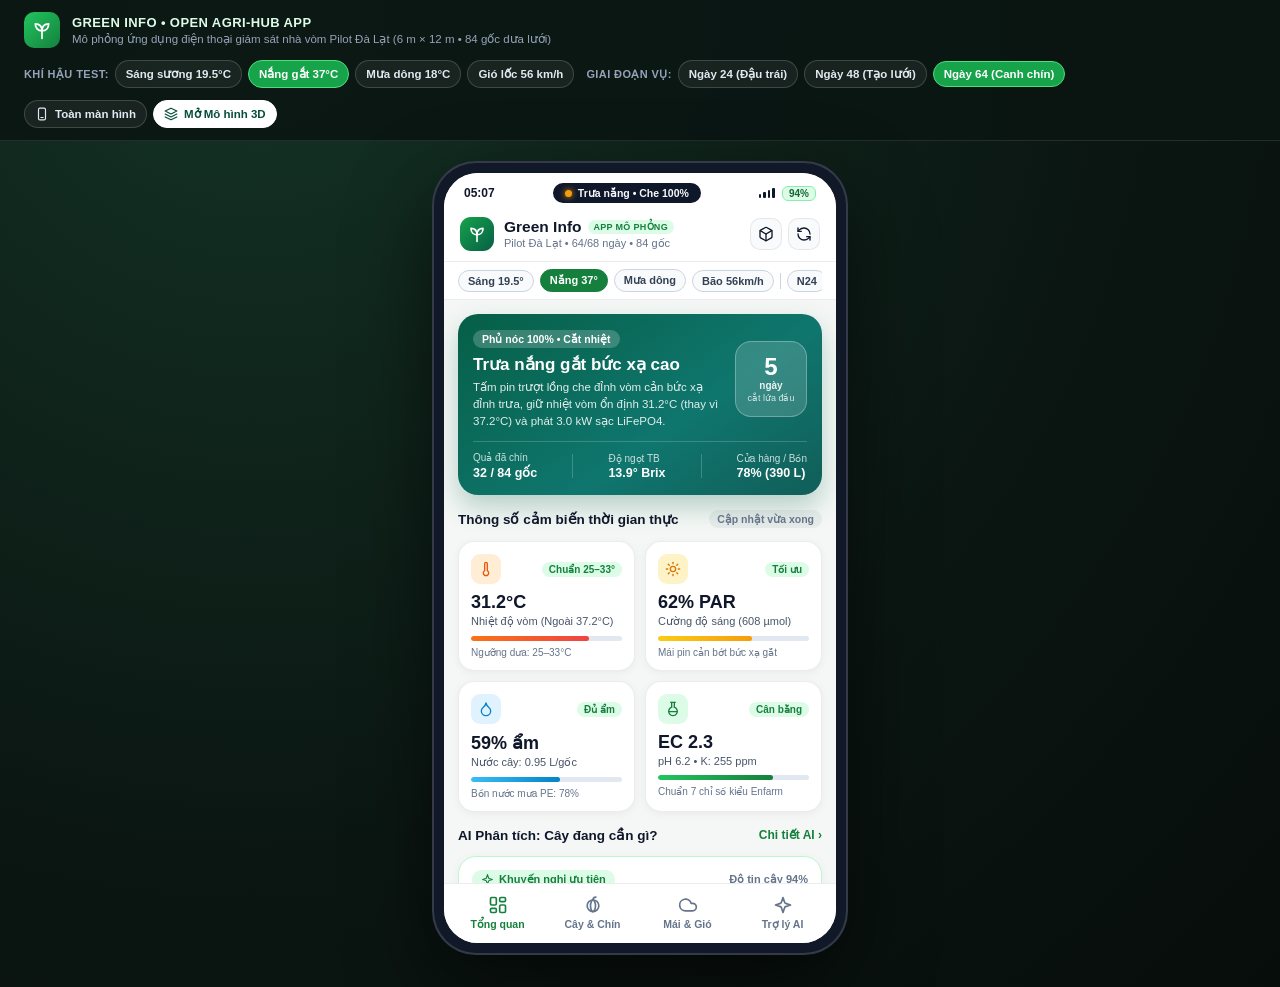
==== app/index.html @ d3e2a368 "Add Green Info mobile app simulator (/app) with AI crop ripeness, harvest countdown, dome climate zo" ====
<!doctype html>
<html lang="vi">
<head>
  <meta charset="UTF-8" />
  <meta name="viewport" content="width=device-width, initial-scale=1.0, maximum-scale=1.0, user-scalable=no, viewport-fit=cover" />
  <title>Green Info Mobile App – Giám sát Nông điện & AI Dưa lưới Đà Lạt</title>
  <link rel="stylesheet" href="styles.css?v=20261121a" />
</head>
<body>
  <!-- Desktop Showcase Control Strip (hidden automatically on mobile phones) -->
  <header class="showcase-bar" id="showcase-bar">
    <div class="sb-brand">
      <span class="sb-logo-dot" aria-hidden="true">
        <svg viewBox="0 0 24 24" fill="none" stroke="currentColor" stroke-width="2.1" stroke-linecap="round" stroke-linejoin="round">
          <path d="M12 22v-9" />
          <path d="M12 13C7 13 4 9.5 4 4.5c5 0 8 3 8 8.5Z" />
          <path d="M12 13c5 0 8-3.5 8-8.5-5 0-8 3-8 8.5Z" />
        </svg>
      </span>
      <div>
        <div class="sb-title">GREEN INFO • OPEN AGRI-HUB APP</div>
        <div class="sb-sub">Mô phỏng ứng dụng điện thoại giám sát nhà vòm Pilot Đà Lạt (6 m × 12 m • 84 gốc dưa lưới)</div>
      </div>
    </div>

    <div class="sb-controls">
      <div class="sb-group">
        <span class="sb-label">Khí hậu test:</span>
        <button class="sb-pill" data-sim-weather="morning">Sáng sương 19.5°C</button>
        <button class="sb-pill active" data-sim-weather="heatwave">Nắng gắt 37°C</button>
        <button class="sb-pill" data-sim-weather="rainstorm">Mưa dông 18°C</button>
        <button class="sb-pill danger" data-sim-weather="typhoon">Gió lốc 56 km/h</button>
      </div>
      <div class="sb-group">
        <span class="sb-label">Giai đoạn vụ:</span>
        <button class="sb-pill" data-sim-stage="vegetative">Ngày 24 (Đậu trái)</button>
        <button class="sb-pill" data-sim-stage="netting">Ngày 48 (Tạo lưới)</button>
        <button class="sb-pill active" data-sim-stage="harvest">Ngày 64 (Canh chín)</button>
      </div>
      <div class="sb-group">
        <button class="sb-btn-ghost" id="btn-toggle-frame" title="Chuyển giữa Khung điện thoại & Toàn màn hình">
          <svg viewBox="0 0 24 24" fill="none" stroke="currentColor" stroke-width="2" stroke-linecap="round" stroke-linejoin="round"><rect x="6" y="2" width="12" height="20" rx="2.5"/><path d="M10 18h4"/></svg>
          <span>Toàn màn hình</span>
        </button>
        <a class="sb-btn-primary" href="../" title="Quay lại Mô hình Nhà vòm 3D">
          <svg viewBox="0 0 24 24" fill="none" stroke="currentColor" stroke-width="2" stroke-linecap="round" stroke-linejoin="round"><path d="M12 2 2 7l10 5 10-5-10-5Z"/><path d="m2 17 10 5 10-5"/><path d="m2 12 10 5 10-5"/></svg>
          <span>Mở Mô hình 3D</span>
        </a>
      </div>
    </div>
  </header>

  <!-- Centered Smartphone Device Frame (Native full-screen on mobile) -->
  <main class="stage-wrap">
    <div class="phone-shell" id="phone-shell">
      <div class="phone-speaker" aria-hidden="true"></div>
      <div class="phone-screen" id="phone-screen">

        <!-- Native App Status Bar -->
        <div class="ios-statusbar">
          <span class="ios-time" id="app-clock">22:33</span>
          <div class="ios-island" aria-hidden="true">
            <span class="island-dot" id="island-dot"></span>
            <span class="island-txt" id="island-status">AI Hub Online</span>
          </div>
          <div class="ios-icons">
            <span class="sig-bars" title="LoRa/4G Signal">
              <i></i><i></i><i></i><i></i>
            </span>
            <span class="bat-pill" id="top-battery" title="Ắc quy LiFePO4 94%">
              <span class="bat-lvl">94%</span>
            </span>
          </div>
        </div>

        <!-- App Sticky Top Bar -->
        <header class="app-header">
          <div class="ah-left">
            <div class="ah-mark">
              <svg viewBox="0 0 24 24" fill="none" stroke="currentColor" stroke-width="2.2" stroke-linecap="round" stroke-linejoin="round">
                <path d="M12 22v-9"/><path d="M12 13C7 13 4 9.5 4 4.5c5 0 8 3 8 8.5Z"/><path d="M12 13c5 0 8-3.5 8-8.5-5 0-8 3-8 8.5Z"/>
              </svg>
            </div>
            <div>
              <div class="ah-title-row">
                <span class="ah-name">Green Info</span>
                <span class="ah-badge-sim">APP MÔ PHỎNG</span>
              </div>
              <div class="ah-sub" id="ah-subtitle">Nhà vòm Pilot Đà Lạt • 72 m² • 84 gốc</div>
            </div>
          </div>
          <div class="ah-actions">
            <a class="ah-icon-btn" href="../" title="Xem mô hình 3D" aria-label="Xem mô hình 3D">
              <svg viewBox="0 0 24 24" fill="none" stroke="currentColor" stroke-width="2" stroke-linecap="round" stroke-linejoin="round"><path d="M21 16V8a2 2 0 0 0-1-1.73l-7-4a2 2 0 0 0-2 0l-7 4A2 2 0 0 0 3 8v8a2 2 0 0 0 1 1.73l7 4a2 2 0 0 0 2 0l7-4A2 2 0 0 0 21 16z"/><polyline points="3.27 6.96 12 12.01 20.73 6.96"/><line x1="12" y1="22.08" x2="12" y2="12"/></svg>
            </a>
            <button class="ah-icon-btn" id="btn-sync-sensors" title="Làm mới dữ liệu cảm biến" aria-label="Đồng bộ cảm biến">
              <svg viewBox="0 0 24 24" fill="none" stroke="currentColor" stroke-width="2" stroke-linecap="round" stroke-linejoin="round"><path d="M21 12a9 9 0 0 0-9-9 9.75 9.75 0 0 0-6.74 2.74L3 8"/><path d="M3 3v5h5"/><path d="M3 12a9 9 0 0 0 9 9 9.75 9.75 0 0 0 6.74-2.74L21 16"/><path d="M16 16h5v5"/></svg>
            </button>
          </div>
        </header>

        <!-- Inline Quick Sim Strip inside Mobile App (always reachable on mobile phones too) -->
        <div class="mobile-sim-strip">
          <div class="mss-scroll">
            <button class="mss-chip" data-sim-weather="morning">Sáng 19.5°</button>
            <button class="mss-chip active" data-sim-weather="heatwave">Nắng 37°</button>
            <button class="mss-chip" data-sim-weather="rainstorm">Mưa dông</button>
            <button class="mss-chip danger" data-sim-weather="typhoon">Bão 56km/h</button>
            <span class="mss-sep"></span>
            <button class="mss-chip" data-sim-stage="vegetative">N24</button>
            <button class="mss-chip" data-sim-stage="netting">N48</button>
            <button class="mss-chip active" data-sim-stage="harvest">N64 Chín</button>
          </div>
        </div>

        <!-- Scrollable App Viewport -->
        <div class="app-scroll" id="app-scroll">

          <!-- ==================== TAB 1: TỔNG QUAN ==================== -->
          <section class="tab-view active" id="tab-overview" data-tab="overview">
            <!-- Live Status Hero Card -->
            <div class="hero-card" id="ov-hero-card">
              <div class="hc-top">
                <div>
                  <span class="hc-pill" id="ov-dome-badge">Mái pin phủ nóc 100%</span>
                  <h2 class="hc-title" id="ov-climate-title">Trưa nắng bức xạ cao</h2>
                  <p class="hc-desc" id="ov-climate-desc">Tấm pin trượt phủ đỉnh giúp hạ 6.0°C trong vòm (còn 31.2°C), phát 3.0 kW sạc LiFePO4.</p>
                </div>
                <div class="hc-ring-wrap">
                  <div class="hc-countdown-box">
                    <span class="hcb-num" id="ov-days-left">4</span>
                    <span class="hcb-unit">ngày</span>
                    <span class="hcb-lbl">cắt lứa đầu</span>
                  </div>
                </div>
              </div>

              <div class="hc-footer">
                <div class="hcf-stat">
                  <span class="hcf-lbl">Quả đã chín</span>
                  <span class="hcf-val green" id="ov-ripe-summary">22 / 84 gốc</span>
                </div>
                <div class="hcf-div"></div>
                <div class="hcf-stat">
                  <span class="hcf-lbl">Độ ngọt TB</span>
                  <span class="hcf-val amber" id="ov-brix-avg">13.8° Brix</span>
                </div>
                <div class="hcf-div"></div>
                <div class="hcf-stat">
                  <span class="hcf-lbl">Cửa hàng / Bồn</span>
                  <span class="hcf-val blue" id="ov-tank-pct">78% (390 L)</span>
                </div>
              </div>
            </div>

            <!-- 4 Core Telemetry Metrics (Nhiệt độ, Ánh sáng, Nước, Dinh dưỡng) -->
            <div class="section-head">
              <h3>Thông số cảm biến thời gian thực</h3>
              <span class="sh-tag" id="sensor-sync-time">Cập nhật vừa xong</span>
            </div>

            <div class="metrics-grid">
              <!-- Temp -->
              <article class="metric-card">
                <div class="mc-head">
                  <span class="mc-icon temp">
                    <svg viewBox="0 0 24 24" fill="none" stroke="currentColor" stroke-width="2" stroke-linecap="round" stroke-linejoin="round"><path d="M14 4v10.54a4 4 0 1 1-4 0V4a2 2 0 0 1 4 0Z"/></svg>
                  </span>
                  <span class="mc-status ok" id="mc-temp-badge">Ổn định</span>
                </div>
                <div class="mc-val" id="mc-temp-val">31.2°C</div>
                <div class="mc-lbl">Nhiệt độ vòm <span id="mc-temp-out">(Ngoài 37.2°C)</span></div>
                <div class="mc-bar"><i id="mc-temp-bar" style="width: 68%"></i></div>
                <div class="mc-sub">Ngưỡng dưa: 25–33°C</div>
              </article>

              <!-- Light PAR -->
              <article class="metric-card">
                <div class="mc-head">
                  <span class="mc-icon sun">
                    <svg viewBox="0 0 24 24" fill="none" stroke="currentColor" stroke-width="2" stroke-linecap="round" stroke-linejoin="round"><circle cx="12" cy="12" r="4"/><path d="M12 2v2"/><path d="M12 20v2"/><path d="m4.93 4.93 1.41 1.41"/><path d="m17.66 17.66 1.41 1.41"/><path d="M2 12h2"/><path d="M20 12h2"/><path d="m6.34 17.66-1.41 1.41"/><path d="m19.07 4.93-1.41 1.41"/></svg>
                  </span>
                  <span class="mc-status ok" id="mc-par-badge">Tối ưu</span>
                </div>
                <div class="mc-val" id="mc-par-val">62% PAR</div>
                <div class="mc-lbl">Cường độ sáng <span id="mc-par-umol">(680 µmol)</span></div>
                <div class="mc-bar sun"><i id="mc-par-bar" style="width: 62%"></i></div>
                <div class="mc-sub" id="mc-par-sub">Mái pin cắt bức xạ gắt</div>
              </article>

              <!-- Water & Soil Moisture -->
              <article class="metric-card">
                <div class="mc-head">
                  <span class="mc-icon water">
                    <svg viewBox="0 0 24 24" fill="none" stroke="currentColor" stroke-width="2" stroke-linecap="round" stroke-linejoin="round"><path d="M12 22a7 7 0 0 0 7-7c0-2-1-3.9-3-5.5s-3.5-4-4-6.5c-.5 2.5-2 4.9-4 6.5C6 11.1 5 13 5 15a7 7 0 0 0 7 7z"/></svg>
                  </span>
                  <span class="mc-status ok" id="mc-water-badge">Đủ ẩm</span>
                </div>
                <div class="mc-val" id="mc-water-val">68% ẩm</div>
                <div class="mc-lbl">Nước cây: <span id="mc-water-l">1.45 L/gốc</span></div>
                <div class="mc-bar water"><i id="mc-water-bar" style="width: 68%"></i></div>
                <div class="mc-sub" id="mc-water-sub">Bồn nước mưa PE: 78%</div>
              </article>

              <!-- Nutrition EC/NPK -->
              <article class="metric-card">
                <div class="mc-head">
                  <span class="mc-icon npk">
                    <svg viewBox="0 0 24 24" fill="none" stroke="currentColor" stroke-width="2" stroke-linecap="round" stroke-linejoin="round"><path d="M10 2v7.31"/><path d="M14 9.3V1.99"/><path d="M8.5 2h7"/><path d="M14 9.3a6.5 6.5 0 1 1-4 0"/><path d="M5.52 16h12.96"/></svg>
                  </span>
                  <span class="mc-status ok" id="mc-npk-badge">Cân bằng</span>
                </div>
                <div class="mc-val" id="mc-ec-val">EC 2.1</div>
                <div class="mc-lbl">pH <span id="mc-ph-val">6.2</span> • K: <span id="mc-k-val">215</span> ppm</div>
                <div class="mc-bar npk"><i id="mc-npk-bar" style="width: 76%"></i></div>
                <div class="mc-sub">Chuẩn 7 chỉ số kiểu Enfarm</div>
              </article>
            </div>

            <!-- AI Urgent Diagnosis Card -->
            <div class="section-head">
              <h3>AI Phân tích: Cây đang cần gì?</h3>
              <button class="sh-link" data-go-tab="ai">Chi tiết AI ›</button>
            </div>

            <div class="ai-summary-card" id="ov-ai-card">
              <div class="ais-header">
                <span class="ais-badge">
                  <svg viewBox="0 0 24 24" fill="none" stroke="currentColor" stroke-width="2" stroke-linecap="round" stroke-linejoin="round"><path d="m12 3-1.912 5.813a2 2 0 0 1-1.275 1.275L3 12l5.813 1.912a2 2 0 0 1 1.275 1.275L12 21l1.912-5.813a2 2 0 0 1 1.275-1.275L21 12l-5.813-1.912a2 2 0 0 1-1.275-1.275L12 3Z"/></svg>
                  Khuyến nghị ưu tiên
                </span>
                <span class="ais-conf" id="ov-ai-conf">Độ tin cậy 94%</span>
              </div>
              <p class="ais-headline" id="ov-ai-headline">Giảm 25% lượng tưới để siết đường đạt ≥ 14° Brix, giữ pin phủ nóc cắt nhiệt.</p>
              <ul class="ais-needs" id="ov-ai-needs"></ul>
              <div class="ais-actions">
                <button class="btn-ai-apply" id="btn-ov-apply-ai">Áp dụng lệnh tối ưu ngay</button>
                <button class="btn-ai-ask" data-go-tab="ai">Hỏi AI thêm</button>
              </div>
            </div>

            <!-- Ripeness & Weather Mini Glance -->
            <div class="glance-pair">
              <button class="glance-card" data-go-tab="crops">
                <div class="gc-top">
                  <span class="gc-t">Tỷ lệ Xanh / Chín</span>
                  <span class="gc-arrow">›</span>
                </div>
                <div class="gc-stackbar" id="ov-ripeness-bar">
                  <span class="sb-ripe" style="width:26%"></span>
                  <span class="sb-turn" style="width:40%"></span>
                  <span class="sb-green" style="width:34%"></span>
                </div>
                <div class="gc-legend" id="ov-ripeness-legend">22 Chín • 34 Sắp chín • 28 Xanh</div>
              </button>

              <button class="glance-card" data-go-tab="dome">
                <div class="gc-top">
                  <span class="gc-t">Mái vòm &amp; Gió</span>
                  <span class="gc-arrow">›</span>
                </div>
                <div class="gc-wind" id="ov-dome-glance">Gió 7 km/h • Nắng 37°</div>
                <div class="gc-forecast" id="ov-forecast-glance">Dự báo 3h tới: Giảm nắng dần</div>
              </button>
            </div>
          </section>

          <!-- ==================== TAB 2: VƯỜN & CANH CHÍN ==================== -->
          <section class="tab-view" id="tab-crops" data-tab="crops">
            <!-- Harvest Countdown Banner -->
            <div class="harvest-banner">
              <div class="hb-left">
                <div class="hb-stage" id="crop-stage-label">Vụ Pilot 65–75 ngày • Ngày thứ 64</div>
                <h3 class="hb-title" id="crop-harvest-title">Thu hoạch rộ sau ~4 ngày nữa</h3>
                <p class="hb-sub" id="crop-harvest-sub">Dự kiến hái chọn lọc 22 quả chín sớm hôm nay; 34 quả đang chuyển vàng đạt chuẩn sau 4–6 ngày.</p>
              </div>
              <div class="hb-progress-ring">
                <svg viewBox="0 0 64 64">
                  <circle class="pr-bg" cx="32" cy="32" r="26" />
                  <circle class="pr-fill" id="crop-cycle-ring" cx="32" cy="32" r="26" stroke-dasharray="163.36" stroke-dashoffset="16" />
                </svg>
                <span class="pr-txt" id="crop-cycle-pct">91%</span>
              </div>
            </div>

            <!-- Counts + Filter Tabs -->
            <div class="ripeness-counts">
              <button class="rc-pill active" data-crop-filter="all">Tất cả <b id="cnt-all">84</b></button>
              <button class="rc-pill ripe" data-crop-filter="ripe">Đã chín <b id="cnt-ripe">22</b></button>
              <button class="rc-pill turning" data-crop-filter="turning">Sắp chín <b id="cnt-turning">34</b></button>
              <button class="rc-pill green" data-crop-filter="green">Còn xanh <b id="cnt-green">28</b></button>
            </div>

            <!-- Interactive 4-Row Orchard Grid (84 plants) -->
            <div class="orchard-card">
              <div class="oc-head">
                <div>
                  <h4>Sơ đồ 4 luống (84 gốc xơ dừa)</h4>
                  <span>Chạm từng gốc để soi Xanh/Chín &amp; nước dinh dưỡng</span>
                </div>
                <span class="oc-legend-dots">
                  <i class="d-green"></i>Xanh
                  <i class="d-turn"></i>Sắp chín
                  <i class="d-ripe"></i>Đã chín
                </span>
              </div>
              <div class="orchard-grid" id="orchard-grid"></div>
              <div class="oc-sensors-note">
                <span class="sensor-badge-enfarm">Z1 / Z2</span> Cảm biến 7 chỉ số kiểu Enfarm tại gốc <b>A4</b> &amp; <b>C14</b>
              </div>
            </div>

            <!-- Selected Plant AI Vision & Ripeness Inspector -->
            <div class="plant-inspector" id="plant-inspector">
              <div class="pi-top">
                <div class="pi-fruit-svg" id="pi-fruit-visual" aria-hidden="true"></div>
                <div class="pi-info">
                  <div class="pi-badge-row">
                    <span class="pi-id" id="pi-id">Gốc A04</span>
                    <span class="pi-status-badge ripe" id="pi-status-badge">Đã chín • Sẵn sàng hái</span>
                  </div>
                  <h4 class="pi-name" id="pi-title">Dưa lưới Kim Hoàng Hậu – Lưới nổi 100%</h4>
                  <p class="pi-desc" id="pi-desc">AI Edge Vision nhận diện vân lưới đan khít, vỏ chuyển kem vàng &amp; vòng nứt nhẹ quanh cuống quả.</p>
                </div>
              </div>

              <div class="pi-metrics">
                <div><span>Độ chín AI</span><b id="pi-ripeness">96%</b></div>
                <div><span>Brix dự báo</span><b id="pi-brix">14.6°</b></div>
                <div><span>Còn lại</span><b id="pi-days">Hái hôm nay</b></div>
                <div><span>Nhu cầu nước</span><b id="pi-water-need">Siết 0.9 L</b></div>
              </div>

              <div class="pi-advice" id="pi-advice">
                AI đề xuất: Có thể cắt thu hoạch trong sáng nay khi đường tích lũy đạt đỉnh trước giờ nắng gắt.
              </div>
            </div>

            <!-- Green vs Ripe Reference Guide -->
            <div class="compare-card">
              <h4>Tiêu chuẩn canh Dưa Xanh vs Đã Chín (AI Vision)</h4>
              <div class="cmp-cols">
                <div class="cmp-col green">
                  <div class="cc-head">Quả Đang Xanh (Ngày 25–52)</div>
                  <ul>
                    <li><b>Vỏ &amp; Lưới:</b> Xanh lục sẫm, vân lưới thưa hoặc mới rạn nhẹ.</li>
                    <li><b>Độ ngọt:</b> ~8.5 – 11.5° Brix, thịt còn cứng/nhạt.</li>
                    <li><b>Chế độ chăm:</b> Tưới đủ 1.4–1.6 L/ngày, giữ ẩm 68%, bổ sung Kali + Canxi giúp chắc vỏ.</li>
                  </ul>
                </div>
                <div class="cmp-col ripe">
                  <div class="cc-head">Quả Đã Chín (Ngày 62–75)</div>
                  <ul>
                    <li><b>Vỏ &amp; Lưới:</b> Chuyển vàng kem, vân lưới nổi gờ dày 100%, rạn chân cuống &amp; thơm nhẹ.</li>
                    <li><b>Độ ngọt:</b> ≥ 13.8 – 15.0° Brix (Loại 1 thương phẩm).</li>
                    <li><b>Chế độ chăm:</b> Siết nước giảm về 52–56% ẩm giá thể để cô đặc vị ngọt, hái buổi sáng.</li>
                  </ul>
                </div>
              </div>
            </div>
          </section>

          <!-- ==================== TAB 3: MÁI VÒM & THỜI TIẾT ==================== -->
          <section class="tab-view" id="tab-dome" data-tab="dome">
            <!-- Live SVG Dome Simulation Canvas -->
            <div class="dome-visual-card">
              <div class="dvc-head">
                <div>
                  <span class="dvc-pill" id="dome-mode-pill">Trạng thái: Đang trượt phủ đỉnh</span>
                  <h3>Khu vực Mái vòm &amp; Khí tượng</h3>
                </div>
                <span class="dvc-wind-badge" id="dome-wind-badge">Gió 7 km/h</span>
              </div>

              <!-- Animated SVG Dome Cross-Section + Weather -->
              <div class="dome-svg-box" id="dome-svg-box">
                <svg viewBox="0 0 360 190" class="dome-svg" id="dome-svg">
                  <defs>
                    <linearGradient id="skyGrad" x1="0" y1="0" x2="0" y2="1">
                      <stop offset="0%" stop-color="#bae6fd" id="svg-sky-top"/>
                      <stop offset="100%" stop-color="#f0fdf4" id="svg-sky-bot"/>
                    </linearGradient>
                    <linearGradient id="pvGrad" x1="0" y1="0" x2="1" y2="1">
                      <stop offset="0%" stop-color="#1e3a8a"/>
                      <stop offset="100%" stop-color="#0f172a"/>
                    </linearGradient>
                  </defs>
                  <!-- Sky Background -->
                  <rect x="0" y="0" width="360" height="190" rx="14" fill="url(#skyGrad)"/>
                  <!-- Da Lat Hills -->
                  <path d="M0 155 Q70 112 150 142 T360 135 L360 190 L0 190 Z" fill="#86efac" opacity="0.45"/>
                  <path d="M0 162 Q120 130 230 155 T360 148 L360 190 L0 190 Z" fill="#22c55e" opacity="0.3"/>
                  <!-- Ground & Concrete Pad -->
                  <rect x="0" y="160" width="360" height="30" fill="#9a4e36" opacity="0.22"/>
                  <rect x="65" y="156" width="230" height="8" rx="2" fill="#cbd5e1"/>

                  <!-- Rain Layer (shown on rain/typhoon) -->
                  <g id="svg-rain-layer" opacity="0"></g>
                  <!-- Sun Glow (shown on morning/heatwave) -->
                  <g id="svg-sun-glow">
                    <circle cx="305" cy="36" r="18" fill="#fde047" opacity="0.88"/>
                    <circle cx="305" cy="36" r="28" fill="#fef08a" opacity="0.35"/>
                  </g>

                  <!-- Greenhouse Outer Arch & PE Roof -->
                  <path d="M 85 156 L 85 95 Q 180 28 275 95 L 275 156" fill="rgba(224,242,254,0.38)" stroke="#64748b" stroke-width="3.2"/>
                  <!-- PE Water Gutter Edges at ±2.84m -->
                  <path d="M 88 95 L 94 95 L 94 102 L 88 102 Z" fill="#0284c7"/>
                  <path d="M 266 95 L 272 95 L 272 102 L 266 102 Z" fill="#0284c7"/>

                  <!-- Interior Melon Plants -->
                  <g fill="#16a34a" opacity="0.85">
                    <line x1="125" y1="154" x2="125" y2="112" stroke="#15803d" stroke-width="2.5"/>
                    <circle cx="122" cy="126" r="4.5" fill="#d97706"/>
                    <line x1="155" y1="154" x2="155" y2="108" stroke="#15803d" stroke-width="2.5"/>
                    <circle cx="158" cy="124" r="4.5" fill="#16a34a"/>
                    <line x1="205" y1="154" x2="205" y2="108" stroke="#15803d" stroke-width="2.5"/>
                    <circle cx="202" cy="125" r="4.5" fill="#ca8a04"/>
                    <line x1="235" y1="154" x2="235" y2="112" stroke="#15803d" stroke-width="2.5"/>
                    <circle cx="238" cy="126" r="4.5" fill="#16a34a"/>
                  </g>

                  <!-- Dynamic Sliding Solar Panels (transformed via JS based on slider) -->
                  <path id="svg-solar-left" d="M 79 148 L 79 100" stroke="url(#pvGrad)" stroke-width="7" stroke-linecap="round" fill="none"/>
                  <path id="svg-solar-right" d="M 281 148 L 281 100" stroke="url(#pvGrad)" stroke-width="7" stroke-linecap="round" fill="none"/>

                  <!-- Freestanding Wind Station Outside Right Corner -->
                  <line x1="322" y1="160" x2="322" y2="76" stroke="#475569" stroke-width="3"/>
                  <rect x="316" y="153" width="12" height="7" rx="1" fill="#64748b"/>
                  <g id="svg-anemo-rotor" transform="translate(322, 76)">
                    <line x1="-11" y1="0" x2="11" y2="0" stroke="#0f172a" stroke-width="2"/>
                    <circle cx="-11" cy="0" r="3" fill="#dc2626"/>
                    <circle cx="11" cy="0" r="3" fill="#0f172a"/>
                    <line x1="0" y1="-9" x2="0" y2="9" stroke="#0f172a" stroke-width="1.6"/>
                  </g>

                  <!-- Rainwater Tank on Left Back -->
                  <rect x="36" y="128" width="22" height="28" rx="4" fill="#0284c7"/>
                  <rect x="40" y="124" width="14" height="4" rx="1" fill="#0f172a"/>
                  <text x="47" y="145" font-size="7" font-weight="700" fill="#ffffff" text-anchor="middle" id="svg-tank-txt">78%</text>

                  <!-- Live Telemetry Callouts on SVG -->
                  <rect x="132" y="10" width="96" height="20" rx="10" fill="rgba(15,23,42,0.78)"/>
                  <text x="180" y="23" font-size="9.5" font-weight="700" fill="#ffffff" text-anchor="middle" id="svg-dome-label">Vòm: 31.2°C • PV 100%</text>
                </svg>
              </div>

              <!-- Interactive Solar Deploy Slider -->
              <div class="dome-slider-wrap">
                <div class="dsw-top">
                  <span>Điều khiển thử cơ cấu Pin trượt lồng</span>
                  <b id="app-solar-pct">100%</b>
                </div>
                <input type="range" id="app-solar-slider" min="0" max="100" value="100" />
                <div class="dsw-notes">
                  <span>0% Thu gọn vách (Đón nắng sáng / Che bão)</span>
                  <span>100% Phủ nóc (Cắt nhiệt +3.0 kW)</span>
                </div>
              </div>
            </div>

            <!-- 4 Dome Zones Status -->
            <div class="section-head">
              <h3>Chi tiết 4 khu vực mái vòm</h3>
              <span class="sh-tag">Fail-Safe Ready</span>
            </div>

            <div class="zones-grid">
              <div class="zone-card">
                <span class="zc-name">Trạm Gió Góc Phải</span>
                <b class="zc-val" id="z-wind-val">7 km/h • ĐN</b>
                <span class="zc-sub" id="z-wind-sub">Giật 11 km/h • An toàn</span>
              </div>
              <div class="zone-card">
                <span class="zc-name">Bức xạ &amp; Nắng/Mưa</span>
                <b class="zc-val" id="z-sun-val">Nắng gắt • 0 mm</b>
                <span class="zc-sub" id="z-sun-sub">UV cao • Thu gom nước: Tắt</span>
              </div>
              <div class="zone-card">
                <span class="zc-name">Ray Pin Trượt Lồng</span>
                <b class="zc-val" id="z-pv-val">100% • 3.0 kW</b>
                <span class="zc-sub" id="z-pv-sub">Ray 8/13.5 cm • Cân bằng tải</span>
              </div>
              <div class="zone-card">
                <span class="zc-name">Mái PE &amp; Lưới 32 Mesh</span>
                <b class="zc-val" id="z-mesh-val">Chênh -6.0°C</b>
                <span class="zc-sub" id="z-mesh-sub">Kín nước mưa • Thông gió tốt</span>
              </div>
            </div>

            <!-- AI Weather Forecast Engine -->
            <div class="section-head">
              <h3>AI Dự báo Thời tiết Khu vực Mái vòm</h3>
              <span class="sh-tag ai">Edge AI + Open Weather</span>
            </div>

            <div class="forecast-alert" id="forecast-alert">
              <div class="fa-head">
                <span class="fa-badge">Dự báo +25 phút tới</span>
                <span class="fa-prob" id="fa-prob">Xác suất 89%</span>
              </div>
              <p class="fa-msg" id="fa-msg">Bức xạ mặt trời bắt đầu giảm nhẹ sau 14:30. AI sẽ thu pin dần từ 100% về 40% rồi 0% lúc 16:00 để đón ánh sáng dịu chiều.</p>
            </div>

            <!-- Hourly Timeline Forecast -->
            <div class="hourly-card">
              <div class="hc-subhead">Biểu đồ dự báo theo giờ &amp; Tự động hóa mái pin</div>
              <div class="hourly-strip" id="hourly-strip"></div>
            </div>

            <!-- 3-Day Da Lat Highland Forecast -->
            <div class="days-card" id="days-forecast"></div>
          </section>

          <!-- ==================== TAB 4: TRỢ LÝ AI ==================== -->
          <section class="tab-view" id="tab-ai" data-tab="ai">
            <div class="ai-hero-banner">
              <div class="ahb-icon">
                <svg viewBox="0 0 24 24" fill="none" stroke="currentColor" stroke-width="2" stroke-linecap="round" stroke-linejoin="round"><path d="m12 3-1.912 5.813a2 2 0 0 1-1.275 1.275L3 12l5.813 1.912a2 2 0 0 1 1.275 1.275L12 21l1.912-5.813a2 2 0 0 1 1.275-1.275L21 12l-5.813-1.912a2 2 0 0 1-1.275-1.275L12 3Z"/></svg>
              </div>
              <div>
                <h3>Trợ lý AI Green Info</h3>
                <p>Phân tích đa biến từ 7 chỉ số đất + vi khí hậu mái vòm &amp; lịch sử độ chín.</p>
              </div>
            </div>

            <!-- Action Simulator Control Panel -->
            <div class="ai-actions-panel">
              <div class="aap-title">Điều khiển nhanh theo khuyến nghị AI</div>
              <div class="aap-btns">
                <button class="aap-btn" id="act-drip">
                  <span>Tưới nhỏ giọt (+8% ẩm)</span>
                  <small>Van 24V • Bồn PE</small>
                </button>
                <button class="aap-btn" id="act-dry-cut">
                  <span>Siết nước ngọt quả (54%)</span>
                  <small>Giai đoạn chín</small>
                </button>
                <button class="aap-btn" id="act-boost-k">
                  <span>Bổ sung Kali (+25 ppm)</span>
                  <small>Tăng Brix &amp; lưới</small>
                </button>
                <button class="aap-btn" id="act-auto-roof">
                  <span>AI Tự chỉnh mái pin</span>
                  <small>Tối ưu PAR &amp; An toàn</small>
                </button>
              </div>
            </div>

            <!-- Full Technical AI Assessment -->
            <div class="ai-report-card" id="ai-full-report">
              <div class="air-head">
                <h4>Báo cáo chẩn đoán tổng hợp hiện tại</h4>
                <span id="ai-risk-badge" class="air-badge ok">Nguy cơ thấp</span>
              </div>
              <div class="air-blocks" id="ai-report-blocks"></div>
            </div>

            <!-- Interactive AI Agronomist Chat -->
            <div class="ai-chat-card">
              <div class="acc-head">Hỏi đáp trực tiếp với AI Vườn dưa</div>
              <div class="acc-prompts">
                <button class="prompt-chip" data-prompt="Cây hôm nay đang cần gì nhất?">Cây cần gì nhất?</button>
                <button class="prompt-chip" data-prompt="Bao lâu nữa thu hoạch và có bao nhiêu quả đã chín?">Bao lâu thu hoạch &amp; Xanh/Chín?</button>
                <button class="prompt-chip" data-prompt="Thời tiết mái vòm gió mưa nắng sắp tới thế nào?">Dự báo gió mưa mái vòm?</button>
                <button class="prompt-chip" data-prompt="Lượng nước và phân NPK hiện tại có chuẩn chưa?">Kiểm tra nước &amp; NPK?</button>
              </div>
              <div class="chat-feed" id="chat-feed"></div>
              <form class="chat-input-bar" id="chat-form">
                <input type="text" id="chat-input" placeholder="Hỏi AI về nhiệt độ, nước, độ chín, thời tiết..." autocomplete="off" />
                <button type="submit" aria-label="Gửi câu hỏi">
                  <svg viewBox="0 0 24 24" fill="none" stroke="currentColor" stroke-width="2.2" stroke-linecap="round" stroke-linejoin="round"><line x1="22" y1="2" x2="11" y2="13"/><polygon points="22 2 15 22 11 13 2 9 22 2"/></svg>
                </button>
              </form>
            </div>

            <div class="transparency-foot">
              Mô phỏng giao diện App Open Agri-Hub kết nối cảm biến đất 7 chỉ số kiểu Enfarm, điều khiển tưới &amp; lộ trình firmware nhúng Rust Fail-Safe (Pilot Green Info Đà Lạt).
            </div>
          </section>

        </div>

        <!-- Bottom App Navigation Tabs -->
        <nav class="app-tabbar" aria-label="Điều hướng ứng dụng">
          <button class="tab-btn active" data-tab-target="overview">
            <svg viewBox="0 0 24 24" fill="none" stroke="currentColor" stroke-width="2" stroke-linecap="round" stroke-linejoin="round"><rect width="7" height="9" x="3" y="3" rx="1.5"/><rect width="7" height="5" x="14" y="3" rx="1.5"/><rect width="7" height="9" x="14" y="12" rx="1.5"/><rect width="7" height="5" x="3" y="16" rx="1.5"/></svg>
            <span>Tổng quan</span>
          </button>
          <button class="tab-btn" data-tab-target="crops">
            <svg viewBox="0 0 24 24" fill="none" stroke="currentColor" stroke-width="2" stroke-linecap="round" stroke-linejoin="round"><circle cx="12" cy="13" r="7"/><path d="M12 6c0-2 1.5-3.5 3.5-3.5"/><path d="M9 13c0-3.5 1.5-7 3-7s3 3.5 3 7-1.5 7-3 7-3-3.5-3-7Z"/></svg>
            <span>Cây &amp; Chín</span>
          </button>
          <button class="tab-btn" data-tab-target="dome">
            <svg viewBox="0 0 24 24" fill="none" stroke="currentColor" stroke-width="2" stroke-linecap="round" stroke-linejoin="round"><path d="M17.5 19H9a7 7 0 1 1 6.71-9h1.79a4.5 4.5 0 1 1 0 9Z"/></svg>
            <span>Mái &amp; Gió</span>
          </button>
          <button class="tab-btn" data-tab-target="ai">
            <svg viewBox="0 0 24 24" fill="none" stroke="currentColor" stroke-width="2" stroke-linecap="round" stroke-linejoin="round"><path d="m12 3-1.912 5.813a2 2 0 0 1-1.275 1.275L3 12l5.813 1.912a2 2 0 0 1 1.275 1.275L12 21l1.912-5.813a2 2 0 0 1 1.275-1.275L21 12l-5.813-1.912a2 2 0 0 1-1.275-1.275L12 3Z"/></svg>
            <span>Trợ lý AI</span>
          </button>
        </nav>

        <!-- App Toast Feedback -->
        <div class="app-toast" id="app-toast" role="status" aria-live="polite"></div>
      </div>
    </div>
  </main>

  <script type="module" src="app.js?v=20261121a"></script>
</body>
</html>
---- app/styles.css ----
:root {
  --bg-page: #0b1612;
  --bg-surface: #f4f7f5;
  --bg-card: #ffffff;
  --ink: #0f172a;
  --ink-muted: #475569;
  --ink-soft: #64748b;
  --emerald: #15803d;
  --emerald-dark: #064e3b;
  --emerald-light: #dcfce7;
  --sky: #0284c7;
  --sky-light: #e0f2fe;
  --amber: #d97706;
  --amber-light: #fef3c7;
  --danger: #dc2626;
  --danger-light: #fee2e2;
  --line: rgba(15, 23, 42, 0.08);
  --shadow-sm: 0 2px 10px rgba(15, 23, 42, 0.05);
  --shadow-md: 0 10px 28px rgba(15, 23, 42, 0.08);
}

* {
  box-sizing: border-box;
  margin: 0;
  padding: 0;
  -webkit-tap-highlight-color: transparent;
}

html, body {
  min-height: 100%;
  font-family: "Segoe UI", -apple-system, BlinkMacSystemFont, Roboto, Helvetica, Arial, sans-serif;
  color: var(--ink);
  background: radial-gradient(circle at 20% 0%, #143326 0%, #0b1612 60%, #070d0b 100%);
  -webkit-font-smoothing: antialiased;
}

/* ==================== DESKTOP SHOWCASE BAR ==================== */
.showcase-bar {
  display: flex;
  flex-wrap: wrap;
  align-items: center;
  justify-content: space-between;
  gap: 12px;
  padding: 12px 24px;
  background: rgba(10, 22, 18, 0.9);
  border-bottom: 1px solid rgba(255, 255, 255, 0.1);
  color: #f8fafc;
}

.sb-brand {
  display: flex;
  align-items: center;
  gap: 12px;
}

.sb-logo-dot {
  width: 36px;
  height: 36px;
  border-radius: 10px;
  background: linear-gradient(135deg, #22c55e, #15803d);
  display: inline-flex;
  align-items: center;
  justify-content: center;
  color: #fff;
  flex-shrink: 0;
}
.sb-logo-dot svg {
  width: 20px;
  height: 20px;
}

.sb-title {
  font-size: 13px;
  font-weight: 800;
  letter-spacing: 0.4px;
  color: #dcfce7;
}

.sb-sub {
  font-size: 11.5px;
  color: #94a3b8;
  margin-top: 2px;
}

.sb-controls {
  display: flex;
  flex-wrap: wrap;
  align-items: center;
  gap: 12px;
}

.sb-group {
  display: flex;
  align-items: center;
  gap: 6px;
  flex-wrap: wrap;
}

.sb-label {
  font-size: 11px;
  font-weight: 700;
  color: #94a3b8;
  text-transform: uppercase;
  letter-spacing: 0.4px;
}

.sb-pill, .sb-btn-ghost, .sb-btn-primary {
  appearance: none;
  border: 1px solid rgba(255, 255, 255, 0.16);
  background: rgba(255, 255, 255, 0.06);
  color: #e2e8f0;
  font-size: 11.5px;
  font-weight: 600;
  padding: 6px 10px;
  border-radius: 999px;
  cursor: pointer;
  transition: 0.18s ease;
  display: inline-flex;
  align-items: center;
  gap: 6px;
  text-decoration: none;
}

.sb-pill:hover, .sb-btn-ghost:hover {
  background: rgba(255, 255, 255, 0.14);
}

.sb-pill.active {
  background: #16a34a;
  border-color: #4ade80;
  color: #fff;
}

.sb-pill.danger.active {
  background: #dc2626;
  border-color: #f87171;
  color: #fff;
}

.sb-btn-ghost svg, .sb-btn-primary svg {
  width: 14px;
  height: 14px;
}

.sb-btn-primary {
  background: #ffffff;
  color: #064e3b;
  border-color: #ffffff;
  font-weight: 700;
}

.sb-btn-primary:hover {
  background: #dcfce7;
}

/* ==================== PHONE STAGE & BEZEL ==================== */
.stage-wrap {
  display: flex;
  justify-content: center;
  align-items: flex-start;
  padding: 20px 16px 32px;
  min-height: calc(100vh - 64px);
}

.phone-shell {
  width: 100%;
  max-width: 416px;
  height: min(852px, calc(100vh - 106px));
  min-height: 620px;
  background: #111827;
  border-radius: 44px;
  padding: 12px;
  box-shadow: 0 32px 80px rgba(0, 0, 0, 0.55), inset 0 0 0 2px rgba(255, 255, 255, 0.15);
  position: relative;
  transition: max-width 0.25s ease, border-radius 0.25s ease, padding 0.25s ease;
}

body.full-view .stage-wrap {
  padding: 12px;
}
body.full-view .phone-shell {
  max-width: 780px;
  height: calc(100vh - 90px);
  border-radius: 24px;
  padding: 6px;
}

.phone-screen {
  width: 100%;
  height: 100%;
  background: var(--bg-surface);
  border-radius: 34px;
  overflow: hidden;
  display: flex;
  flex-direction: column;
  position: relative;
}

body.full-view .phone-screen {
  border-radius: 18px;
}

/* Native iOS Status Bar */
.ios-statusbar {
  display: flex;
  align-items: center;
  justify-content: space-between;
  padding: 10px 20px 6px;
  background: #ffffff;
  font-size: 12px;
  font-weight: 700;
  color: #0f172a;
  flex-shrink: 0;
}

.ios-island {
  display: inline-flex;
  align-items: center;
  gap: 6px;
  background: #0f172a;
  color: #f8fafc;
  padding: 4px 12px;
  border-radius: 999px;
  font-size: 10.5px;
  font-weight: 600;
}

.island-dot {
  width: 7px;
  height: 7px;
  border-radius: 50%;
  background: #22c55e;
  box-shadow: 0 0 6px #22c55e;
}
.island-dot.warn { background: #f59e0b; box-shadow: 0 0 6px #f59e0b; }
.island-dot.danger { background: #ef4444; box-shadow: 0 0 6px #ef4444; }

.ios-icons {
  display: flex;
  align-items: center;
  gap: 7px;
}

.sig-bars {
  display: inline-flex;
  align-items: flex-end;
  gap: 2px;
  height: 10px;
}
.sig-bars i {
  width: 2.5px;
  background: #0f172a;
  border-radius: 1px;
  display: block;
}
.sig-bars i:nth-child(1) { height: 4px; }
.sig-bars i:nth-child(2) { height: 6px; }
.sig-bars i:nth-child(3) { height: 8px; }
.sig-bars i:nth-child(4) { height: 10px; }

.bat-pill {
  background: #dcfce7;
  color: #166534;
  border: 1px solid #86efac;
  padding: 1px 6px;
  border-radius: 6px;
  font-size: 10px;
  font-weight: 800;
}

/* Sticky App Header */
.app-header {
  display: flex;
  align-items: center;
  justify-content: space-between;
  padding: 8px 16px 10px;
  background: #ffffff;
  border-bottom: 1px solid var(--line);
  flex-shrink: 0;
}

.ah-left {
  display: flex;
  align-items: center;
  gap: 10px;
}

.ah-mark {
  width: 34px;
  height: 34px;
  border-radius: 11px;
  background: linear-gradient(135deg, #16a34a, #065f46);
  color: #ffffff;
  display: flex;
  align-items: center;
  justify-content: center;
  flex-shrink: 0;
}
.ah-mark svg { width: 18px; height: 18px; }

.ah-title-row {
  display: flex;
  align-items: center;
  gap: 6px;
}

.ah-name {
  font-size: 15.5px;
  font-weight: 800;
  color: var(--ink);
}

.ah-badge-sim {
  font-size: 9px;
  font-weight: 800;
  letter-spacing: 0.3px;
  color: #15803d;
  background: #dcfce7;
  padding: 2px 6px;
  border-radius: 999px;
}

.ah-sub {
  font-size: 11px;
  color: var(--ink-soft);
  margin-top: 1px;
}

.ah-actions {
  display: flex;
  align-items: center;
  gap: 6px;
}

.ah-icon-btn {
  width: 32px;
  height: 32px;
  border-radius: 10px;
  border: 1px solid var(--line);
  background: #f8fafc;
  color: var(--ink);
  display: inline-flex;
  align-items: center;
  justify-content: center;
  cursor: pointer;
  text-decoration: none;
  transition: 0.16s ease;
}
.ah-icon-btn:hover { background: #e2e8f0; }
.ah-icon-btn svg { width: 16px; height: 16px; }

/* Inline Sim Strip inside Phone (easy testing even on mobile) */
.mobile-sim-strip {
  background: #ffffff;
  border-bottom: 1px solid var(--line);
  padding: 7px 14px;
  flex-shrink: 0;
}

.mss-scroll {
  display: flex;
  align-items: center;
  gap: 6px;
  overflow-x: auto;
  scrollbar-width: none;
}
.mss-scroll::-webkit-scrollbar { display: none; }

.mss-chip {
  flex-shrink: 0;
  appearance: none;
  border: 1px solid #cbd5e1;
  background: #f8fafc;
  color: #334155;
  font-size: 11px;
  font-weight: 700;
  padding: 4px 9px;
  border-radius: 999px;
  cursor: pointer;
  transition: 0.15s ease;
}
.mss-chip.active {
  background: #15803d;
  border-color: #15803d;
  color: #ffffff;
}
.mss-chip.danger.active {
  background: #dc2626;
  border-color: #dc2626;
  color: #ffffff;
}
.mss-sep {
  width: 1px;
  height: 16px;
  background: #cbd5e1;
  flex-shrink: 0;
}

/* ==================== MAIN SCROLL CONTAINER ==================== */
.app-scroll {
  flex: 1;
  overflow-y: auto;
  overflow-x: hidden;
  padding: 14px 14px 20px;
  scroll-behavior: smooth;
}
.app-scroll::-webkit-scrollbar { width: 4px; }
.app-scroll::-webkit-scrollbar-thumb { background: rgba(15, 23, 42, 0.15); border-radius: 4px; }

.tab-view {
  display: none;
  flex-direction: column;
  gap: 13px;
  animation: tabFade 0.2s ease;
}
.tab-view.active {
  display: flex;
}

@keyframes tabFade {
  from { opacity: 0; transform: translateY(4px); }
  to { opacity: 1; transform: translateY(0); }
}

.section-head {
  display: flex;
  align-items: center;
  justify-content: space-between;
  margin-top: 2px;
}
.section-head h3 {
  font-size: 13.5px;
  font-weight: 800;
  color: var(--ink);
}
.sh-tag {
  font-size: 10.5px;
  font-weight: 700;
  color: var(--ink-soft);
  background: rgba(15, 23, 42, 0.05);
  padding: 3px 8px;
  border-radius: 999px;
}
.sh-tag.ai {
  color: #0369a1;
  background: #e0f2fe;
}
.sh-link {
  appearance: none;
  background: none;
  border: none;
  color: var(--emerald);
  font-size: 12px;
  font-weight: 700;
  cursor: pointer;
}

/* ==================== TAB 1: HERO & TELEMETRY ==================== */
.hero-card {
  background: linear-gradient(145deg, #065f46 0%, #0f766e 60%, #115e59 100%);
  color: #ffffff;
  border-radius: 20px;
  padding: 15px;
  box-shadow: 0 12px 26px rgba(6, 95, 70, 0.26);
}
.hero-card.rain {
  background: linear-gradient(145deg, #0f172a 0%, #1e3a8a 65%, #0369a1 100%);
  box-shadow: 0 12px 26px rgba(30, 58, 138, 0.28);
}
.hero-card.typhoon {
  background: linear-gradient(145deg, #450a0a 0%, #991b1b 70%, #b91c1c 100%);
  box-shadow: 0 12px 26px rgba(153, 27, 27, 0.28);
}
.hero-card.morning {
  background: linear-gradient(145deg, #047857 0%, #0d9488 65%, #0284c7 100%);
}

.hc-top {
  display: flex;
  justify-content: space-between;
  align-items: center;
  gap: 10px;
}

.hc-pill {
  display: inline-block;
  font-size: 10.5px;
  font-weight: 700;
  background: rgba(255, 255, 255, 0.2);
  padding: 3px 9px;
  border-radius: 999px;
  margin-bottom: 6px;
}

.hc-title {
  font-size: 17px;
  font-weight: 800;
  line-height: 1.25;
}

.hc-desc {
  font-size: 11.5px;
  line-height: 1.45;
  color: rgba(255, 255, 255, 0.88);
  margin-top: 4px;
}

.hc-countdown-box {
  width: 72px;
  height: 76px;
  border-radius: 16px;
  background: rgba(255, 255, 255, 0.16);
  border: 1px solid rgba(255, 255, 255, 0.28);
  display: flex;
  flex-direction: column;
  align-items: center;
  justify-content: center;
  flex-shrink: 0;
  text-align: center;
}
.hcb-num { font-size: 24px; font-weight: 900; line-height: 1; }
.hcb-unit { font-size: 10px; font-weight: 700; opacity: 0.9; margin-top: 1px; }
.hcb-lbl { font-size: 9px; opacity: 0.8; margin-top: 2px; }

.hc-footer {
  margin-top: 12px;
  padding-top: 10px;
  border-top: 1px solid rgba(255, 255, 255, 0.18);
  display: flex;
  align-items: center;
  justify-content: space-between;
}
.hcf-stat { display: flex; flex-direction: column; gap: 2px; }
.hcf-lbl { font-size: 10px; opacity: 0.78; }
.hcf-val { font-size: 12.5px; font-weight: 800; }
.hcf-div { width: 1px; height: 24px; background: rgba(255, 255, 255, 0.2); }

/* 4 Metric Cards Grid */
.metrics-grid {
  display: grid;
  grid-template-columns: repeat(2, 1fr);
  gap: 10px;
}

.metric-card {
  background: var(--bg-card);
  border: 1px solid var(--line);
  border-radius: 16px;
  padding: 12px;
  box-shadow: var(--shadow-sm);
}

.mc-head {
  display: flex;
  align-items: center;
  justify-content: space-between;
  margin-bottom: 8px;
}

.mc-icon {
  width: 30px;
  height: 30px;
  border-radius: 9px;
  display: inline-flex;
  align-items: center;
  justify-content: center;
}
.mc-icon svg { width: 16px; height: 16px; }
.mc-icon.temp { background: #ffedd5; color: #ea580c; }
.mc-icon.sun { background: #fef3c7; color: #d97706; }
.mc-icon.water { background: #e0f2fe; color: #0284c7; }
.mc-icon.npk { background: #dcfce7; color: #15803d; }

.mc-status {
  font-size: 10px;
  font-weight: 700;
  padding: 2px 7px;
  border-radius: 999px;
}
.mc-status.ok { background: #dcfce7; color: #15803d; }
.mc-status.warn { background: #fef3c7; color: #b45309; }
.mc-status.danger { background: #fee2e2; color: #b91c1c; }

.mc-val {
  font-size: 18px;
  font-weight: 800;
  color: var(--ink);
}
.mc-lbl {
  font-size: 11px;
  color: var(--ink-muted);
  margin-top: 2px;
}
.mc-bar {
  height: 5px;
  background: #e2e8f0;
  border-radius: 999px;
  margin: 8px 0 6px;
  overflow: hidden;
}
.mc-bar i {
  display: block;
  height: 100%;
  border-radius: 999px;
  background: linear-gradient(90deg, #f97316, #ef4444);
  transition: width 0.3s ease;
}
.mc-bar.sun i { background: linear-gradient(90deg, #facc15, #f59e0b); }
.mc-bar.water i { background: linear-gradient(90deg, #38bdf8, #0284c7); }
.mc-bar.npk i { background: linear-gradient(90deg, #22c55e, #15803d); }
.mc-sub {
  font-size: 10px;
  color: var(--ink-soft);
}

/* AI Summary Card */
.ai-summary-card {
  background: #ffffff;
  border: 1px solid #bbf7d0;
  border-radius: 18px;
  padding: 13px;
  box-shadow: var(--shadow-sm);
}

.ais-header {
  display: flex;
  justify-content: space-between;
  align-items: center;
  margin-bottom: 7px;
}
.ais-badge {
  display: inline-flex;
  align-items: center;
  gap: 5px;
  font-size: 11px;
  font-weight: 800;
  color: #15803d;
  background: #dcfce7;
  padding: 3px 9px;
  border-radius: 999px;
}
.ais-badge svg { width: 13px; height: 13px; }
.ais-conf { font-size: 11px; font-weight: 700; color: var(--ink-soft); }

.ais-headline {
  font-size: 13px;
  font-weight: 700;
  color: var(--ink);
  line-height: 1.4;
}

.ais-needs {
  margin: 8px 0 11px 16px;
  display: flex;
  flex-direction: column;
  gap: 5px;
  font-size: 11.5px;
  color: var(--ink-muted);
  line-height: 1.4;
}

.ais-actions {
  display: grid;
  grid-template-columns: 1.5fr 1fr;
  gap: 8px;
}
.btn-ai-apply {
  appearance: none;
  border: none;
  background: #15803d;
  color: #ffffff;
  font-size: 12px;
  font-weight: 700;
  padding: 9px 10px;
  border-radius: 11px;
  cursor: pointer;
  transition: 0.16s ease;
}
.btn-ai-apply:hover { background: #166534; }
.btn-ai-ask {
  appearance: none;
  border: 1px solid #cbd5e1;
  background: #f8fafc;
  color: var(--ink);
  font-size: 12px;
  font-weight: 700;
  padding: 9px 10px;
  border-radius: 11px;
  cursor: pointer;
}

/* Glance Pair */
.glance-pair {
  display: grid;
  grid-template-columns: repeat(2, 1fr);
  gap: 10px;
}
.glance-card {
  appearance: none;
  text-align: left;
  background: #ffffff;
  border: 1px solid var(--line);
  border-radius: 16px;
  padding: 11px;
  cursor: pointer;
  box-shadow: var(--shadow-sm);
}
.gc-top {
  display: flex;
  justify-content: space-between;
  align-items: center;
  margin-bottom: 7px;
}
.gc-t { font-size: 11.5px; font-weight: 800; color: var(--ink); }
.gc-arrow { font-size: 16px; color: var(--ink-soft); line-height: 1; }
.gc-stackbar {
  height: 8px;
  border-radius: 999px;
  overflow: hidden;
  display: flex;
  gap: 2px;
  margin-bottom: 6px;
}
.sb-ripe { background: #f59e0b; display: block; height: 100%; }
.sb-turn { background: #84cc16; display: block; height: 100%; }
.sb-green { background: #15803d; display: block; height: 100%; }
.gc-legend, .gc-forecast { font-size: 10.5px; color: var(--ink-soft); }
.gc-wind { font-size: 12.5px; font-weight: 800; color: #0369a1; margin-bottom: 4px; }

/* ==================== TAB 2: CROPS & RIPENESS ==================== */
.harvest-banner {
  background: linear-gradient(135deg, #fef3c7 0%, #dcfce7 100%);
  border: 1px solid #fde68a;
  border-radius: 18px;
  padding: 14px;
  display: flex;
  align-items: center;
  justify-content: space-between;
  gap: 12px;
}
.hb-stage {
  font-size: 10.5px;
  font-weight: 800;
  color: #b45309;
  text-transform: uppercase;
  letter-spacing: 0.3px;
}
.hb-title {
  font-size: 15.5px;
  font-weight: 800;
  color: #064e3b;
  margin: 3px 0;
}
.hb-sub {
  font-size: 11.5px;
  color: #334155;
  line-height: 1.4;
}
.hb-progress-ring {
  position: relative;
  width: 62px;
  height: 62px;
  flex-shrink: 0;
}
.hb-progress-ring svg {
  width: 62px;
  height: 62px;
  transform: rotate(-90deg);
}
.pr-bg { fill: none; stroke: rgba(15, 23, 42, 0.1); stroke-width: 6; }
.pr-fill { fill: none; stroke: #15803d; stroke-width: 6; stroke-linecap: round; transition: stroke-dashoffset 0.35s ease; }
.pr-txt {
  position: absolute;
  inset: 0;
  display: flex;
  align-items: center;
  justify-content: center;
  font-size: 12px;
  font-weight: 800;
  color: #064e3b;
}

.ripeness-counts {
  display: grid;
  grid-template-columns: repeat(4, 1fr);
  gap: 6px;
}
.rc-pill {
  appearance: none;
  background: #ffffff;
  border: 1px solid var(--line);
  border-radius: 12px;
  padding: 7px 4px;
  font-size: 10.5px;
  font-weight: 700;
  color: var(--ink-muted);
  display: flex;
  flex-direction: column;
  align-items: center;
  gap: 2px;
  cursor: pointer;
}
.rc-pill b { font-size: 14px; color: var(--ink); }
.rc-pill.active { border-color: #0f172a; background: #0f172a; color: #ffffff; }
.rc-pill.active b { color: #ffffff; }
.rc-pill.ripe.active { background: #d97706; border-color: #d97706; }
.rc-pill.turning.active { background: #65a30d; border-color: #65a30d; }
.rc-pill.green.active { background: #15803d; border-color: #15803d; }

.orchard-card {
  background: #ffffff;
  border: 1px solid var(--line);
  border-radius: 18px;
  padding: 12px;
  box-shadow: var(--shadow-sm);
}
.oc-head {
  display: flex;
  justify-content: space-between;
  align-items: flex-start;
  gap: 8px;
  margin-bottom: 10px;
}
.oc-head h4 { font-size: 13px; font-weight: 800; }
.oc-head span { font-size: 10.5px; color: var(--ink-soft); }
.oc-legend-dots {
  display: inline-flex;
  align-items: center;
  gap: 6px;
  font-size: 10px;
  font-weight: 700;
  flex-shrink: 0;
}
.oc-legend-dots i {
  width: 8px;
  height: 8px;
  border-radius: 50%;
  display: inline-block;
}
.d-green { background: #15803d; }
.d-turn { background: #84cc16; }
.d-ripe { background: #f59e0b; }

.orchard-grid {
  display: grid;
  grid-template-columns: repeat(4, 1fr);
  gap: 6px;
}
.row-col {
  display: flex;
  flex-direction: column;
  gap: 3px;
}
.row-label {
  text-align: center;
  font-size: 10px;
  font-weight: 800;
  color: var(--ink-soft);
  margin-bottom: 2px;
}
.row-cells {
  display: grid;
  grid-template-columns: repeat(3, 1fr);
  gap: 3px;
}
.plant-dot {
  appearance: none;
  border: none;
  height: 20px;
  border-radius: 6px;
  font-size: 8.5px;
  font-weight: 700;
  color: #ffffff;
  cursor: pointer;
  position: relative;
  transition: transform 0.12s ease, opacity 0.15s ease;
}
.plant-dot:hover { transform: scale(1.08); }
.plant-dot.green { background: #15803d; }
.plant-dot.turning { background: #65a30d; }
.plant-dot.ripe { background: #d97706; }
.plant-dot.dim { opacity: 0.2; }
.plant-dot.selected {
  outline: 2.5px solid #0f172a;
  outline-offset: 1px;
  transform: scale(1.1);
  z-index: 2;
}
.plant-dot.has-enfarm::after {
  content: "";
  position: absolute;
  top: 2px;
  right: 2px;
  width: 4px;
  height: 4px;
  border-radius: 50%;
  background: #38bdf8;
}

.oc-sensors-note {
  margin-top: 9px;
  font-size: 10.5px;
  color: var(--ink-soft);
  display: flex;
  align-items: center;
  gap: 6px;
}
.sensor-badge-enfarm {
  background: #0284c7;
  color: #ffffff;
  font-size: 9px;
  font-weight: 800;
  padding: 2px 6px;
  border-radius: 6px;
}

.plant-inspector {
  background: #ffffff;
  border: 1px solid var(--line);
  border-radius: 18px;
  padding: 13px;
  box-shadow: var(--shadow-sm);
}
.pi-top {
  display: flex;
  align-items: center;
  gap: 12px;
}
.pi-fruit-svg {
  width: 68px;
  height: 68px;
  border-radius: 14px;
  background: #f8fafc;
  border: 1px solid var(--line);
  display: flex;
  align-items: center;
  justify-content: center;
  flex-shrink: 0;
}
.pi-badge-row {
  display: flex;
  align-items: center;
  gap: 6px;
  flex-wrap: wrap;
}
.pi-id {
  font-size: 11px;
  font-weight: 800;
  background: #0f172a;
  color: #ffffff;
  padding: 2px 7px;
  border-radius: 6px;
}
.pi-status-badge {
  font-size: 10.5px;
  font-weight: 800;
  padding: 2px 8px;
  border-radius: 999px;
}
.pi-status-badge.ripe { background: #fef3c7; color: #b45309; }
.pi-status-badge.turning { background: #ecfccb; color: #3f6212; }
.pi-status-badge.green { background: #dcfce7; color: #166534; }

.pi-name { font-size: 13px; font-weight: 800; margin-top: 4px; }
.pi-desc { font-size: 11px; color: var(--ink-muted); line-height: 1.4; margin-top: 2px; }

.pi-metrics {
  display: grid;
  grid-template-columns: repeat(4, 1fr);
  gap: 6px;
  margin-top: 10px;
  padding-top: 10px;
  border-top: 1px solid var(--line);
  text-align: center;
}
.pi-metrics span { display: block; font-size: 10px; color: var(--ink-soft); }
.pi-metrics b { display: block; font-size: 12px; font-weight: 800; margin-top: 2px; color: var(--ink); }

.pi-advice {
  margin-top: 9px;
  background: #f0fdf4;
  border-left: 3px solid #16a34a;
  padding: 8px 10px;
  border-radius: 8px;
  font-size: 11px;
  color: #14532d;
  line-height: 1.4;
}

.compare-card {
  background: #ffffff;
  border: 1px solid var(--line);
  border-radius: 18px;
  padding: 13px;
}
.compare-card h4 { font-size: 12.5px; font-weight: 800; margin-bottom: 9px; }
.cmp-cols { display: grid; grid-template-columns: 1fr 1fr; gap: 8px; }
.cmp-col {
  border-radius: 12px;
  padding: 9px;
  font-size: 10.5px;
  line-height: 1.4;
}
.cmp-col.green { background: #f0fdf4; border: 1px solid #bbf7d0; color: #14532d; }
.cmp-col.ripe { background: #fffbeb; border: 1px solid #fde68a; color: #78350f; }
.cc-head { font-weight: 800; margin-bottom: 5px; font-size: 11px; }
.cmp-col ul { margin-left: 14px; display: flex; flex-direction: column; gap: 4px; }

/* ==================== TAB 3: DOME & WEATHER ==================== */
.dome-visual-card {
  background: #ffffff;
  border: 1px solid var(--line);
  border-radius: 18px;
  padding: 13px;
  box-shadow: var(--shadow-sm);
}
.dvc-head {
  display: flex;
  justify-content: space-between;
  align-items: flex-start;
  margin-bottom: 10px;
}
.dvc-pill {
  font-size: 10px;
  font-weight: 800;
  color: #0369a1;
  background: #e0f2fe;
  padding: 2px 8px;
  border-radius: 999px;
  display: inline-block;
  margin-bottom: 3px;
}
.dvc-head h3 { font-size: 14.5px; font-weight: 800; }
.dvc-wind-badge {
  font-size: 11.5px;
  font-weight: 800;
  background: #f1f5f9;
  color: #0f172a;
  padding: 5px 9px;
  border-radius: 10px;
}
.dome-svg-box { width: 100%; border-radius: 14px; overflow: hidden; border: 1px solid var(--line); }
.dome-svg { width: 100%; display: block; }

.dome-slider-wrap { margin-top: 11px; }
.dsw-top { display: flex; justify-content: space-between; font-size: 11.5px; font-weight: 700; margin-bottom: 5px; }
.dsw-top b { color: var(--emerald); }
#app-solar-slider {
  width: 100%;
  accent-color: #15803d;
  cursor: pointer;
}
.dsw-notes {
  display: flex;
  justify-content: space-between;
  font-size: 9.5px;
  color: var(--ink-soft);
  margin-top: 3px;
}

.zones-grid {
  display: grid;
  grid-template-columns: repeat(2, 1fr);
  gap: 8px;
}
.zone-card {
  background: #ffffff;
  border: 1px solid var(--line);
  border-radius: 14px;
  padding: 10px;
  display: flex;
  flex-direction: column;
  gap: 3px;
}
.zc-name { font-size: 10.5px; color: var(--ink-soft); font-weight: 700; }
.zc-val { font-size: 13px; color: var(--ink); font-weight: 800; }
.zc-sub { font-size: 10px; color: var(--ink-muted); }

.forecast-alert {
  background: linear-gradient(135deg, #eff6ff 0%, #f0f9ff 100%);
  border: 1px solid #bae6fd;
  border-radius: 16px;
  padding: 12px;
}
.fa-head {
  display: flex;
  justify-content: space-between;
  align-items: center;
  margin-bottom: 5px;
}
.fa-badge {
  font-size: 10.5px;
  font-weight: 800;
  color: #0369a1;
  background: #ffffff;
  padding: 2px 8px;
  border-radius: 999px;
}
.fa-prob { font-size: 10.5px; font-weight: 700; color: #0284c7; }
.fa-msg { font-size: 11.5px; color: #0f172a; line-height: 1.45; }

.hourly-card, .days-card {
  background: #ffffff;
  border: 1px solid var(--line);
  border-radius: 16px;
  padding: 12px;
}
.hc-subhead { font-size: 11.5px; font-weight: 800; margin-bottom: 9px; }
.hourly-strip {
  display: grid;
  grid-template-columns: repeat(6, minmax(54px, 1fr));
  gap: 6px;
  overflow-x: auto;
}
.hr-col {
  background: #f8fafc;
  border: 1px solid var(--line);
  border-radius: 12px;
  padding: 7px 4px;
  text-align: center;
  display: flex;
  flex-direction: column;
  align-items: center;
  gap: 4px;
}
.hr-col.now { background: #ecfdf5; border-color: #86efac; }
.hr-t { font-size: 10px; font-weight: 700; color: var(--ink-soft); }
.hr-ic svg { width: 16px; height: 16px; }
.hr-temp { font-size: 12px; font-weight: 800; }
.hr-rain { font-size: 9.5px; font-weight: 700; color: #0284c7; }
.hr-pv { font-size: 8.5px; font-weight: 700; color: #15803d; background: #dcfce7; padding: 1px 4px; border-radius: 4px; }

.days-card {
  display: flex;
  flex-direction: column;
  gap: 8px;
}
.day-row {
  display: flex;
  align-items: center;
  justify-content: space-between;
  font-size: 11.5px;
  padding-bottom: 7px;
  border-bottom: 1px solid var(--line);
}
.day-row:last-child { border-bottom: none; padding-bottom: 0; }
.dr-day { font-weight: 800; width: 72px; }
.dr-cond { flex: 1; color: var(--ink-muted); font-size: 11px; }
.dr-tmp { font-weight: 800; text-align: right; }

/* ==================== TAB 4: TRỢ LÝ AI ==================== */
.ai-hero-banner {
  background: linear-gradient(135deg, #0f172a, #1e293b);
  color: #ffffff;
  border-radius: 18px;
  padding: 13px;
  display: flex;
  align-items: center;
  gap: 11px;
}
.ahb-icon {
  width: 38px;
  height: 38px;
  border-radius: 12px;
  background: rgba(34, 197, 94, 0.22);
  color: #4ade80;
  display: flex;
  align-items: center;
  justify-content: center;
  flex-shrink: 0;
}
.ahb-icon svg { width: 20px; height: 20px; }
.ai-hero-banner h3 { font-size: 14.5px; font-weight: 800; }
.ai-hero-banner p { font-size: 11px; color: #cbd5e1; margin-top: 2px; line-height: 1.35; }

.ai-actions-panel {
  background: #ffffff;
  border: 1px solid var(--line);
  border-radius: 16px;
  padding: 12px;
}
.aap-title { font-size: 12px; font-weight: 800; margin-bottom: 8px; }
.aap-btns {
  display: grid;
  grid-template-columns: repeat(2, 1fr);
  gap: 7px;
}
.aap-btn {
  appearance: none;
  text-align: left;
  background: #f8fafc;
  border: 1px solid #cbd5e1;
  border-radius: 12px;
  padding: 9px 10px;
  cursor: pointer;
  transition: 0.15s ease;
}
.aap-btn:hover { background: #ecfdf5; border-color: #22c55e; }
.aap-btn span { display: block; font-size: 11.5px; font-weight: 800; color: var(--ink); }
.aap-btn small { display: block; font-size: 10px; color: var(--ink-soft); margin-top: 2px; }

.ai-report-card {
  background: #ffffff;
  border: 1px solid var(--line);
  border-radius: 16px;
  padding: 12px;
}
.air-head { display: flex; justify-content: space-between; align-items: center; margin-bottom: 9px; }
.air-head h4 { font-size: 12.5px; font-weight: 800; }
.air-badge { font-size: 10px; font-weight: 800; padding: 2px 8px; border-radius: 999px; }
.air-badge.ok { background: #dcfce7; color: #15803d; }
.air-badge.warn { background: #fef3c7; color: #b45309; }
.air-badge.danger { background: #fee2e2; color: #b91c1c; }

.air-blocks { display: flex; flex-direction: column; gap: 7px; }
.air-item {
  background: #f8fafc;
  border-radius: 11px;
  padding: 8px 10px;
  font-size: 11px;
  line-height: 1.45;
  color: var(--ink-muted);
}
.air-item b { color: var(--ink); }

.ai-chat-card {
  background: #ffffff;
  border: 1px solid var(--line);
  border-radius: 16px;
  padding: 12px;
  display: flex;
  flex-direction: column;
  gap: 8px;
}
.acc-head { font-size: 12.5px; font-weight: 800; }
.acc-prompts {
  display: flex;
  flex-wrap: wrap;
  gap: 5px;
}
.prompt-chip {
  appearance: none;
  border: 1px solid #bbf7d0;
  background: #f0fdf4;
  color: #166534;
  font-size: 10.5px;
  font-weight: 700;
  padding: 5px 9px;
  border-radius: 999px;
  cursor: pointer;
}
.chat-feed {
  max-height: 220px;
  overflow-y: auto;
  display: flex;
  flex-direction: column;
  gap: 7px;
  padding: 4px 0;
}
.msg {
  max-width: 90%;
  padding: 8px 11px;
  border-radius: 13px;
  font-size: 11.5px;
  line-height: 1.45;
}
.msg.user {
  align-self: flex-end;
  background: #15803d;
  color: #ffffff;
  border-bottom-right-radius: 4px;
}
.msg.bot {
  align-self: flex-start;
  background: #f1f5f9;
  color: var(--ink);
  border-bottom-left-radius: 4px;
}

.chat-input-bar {
  display: flex;
  gap: 6px;
}
.chat-input-bar input {
  flex: 1;
  border: 1px solid #cbd5e1;
  border-radius: 999px;
  padding: 8px 13px;
  font-size: 12px;
  outline: none;
}
.chat-input-bar input:focus { border-color: #15803d; }
.chat-input-bar button {
  width: 36px;
  height: 36px;
  border-radius: 50%;
  border: none;
  background: #15803d;
  color: #ffffff;
  display: flex;
  align-items: center;
  justify-content: center;
  cursor: pointer;
}
.chat-input-bar button svg { width: 15px; height: 15px; }

.transparency-foot {
  font-size: 10px;
  color: var(--ink-soft);
  text-align: center;
  line-height: 1.4;
  padding: 4px 8px 10px;
}

/* ==================== BOTTOM TABBAR ==================== */
.app-tabbar {
  display: grid;
  grid-template-columns: repeat(4, 1fr);
  background: #ffffff;
  border-top: 1px solid var(--line);
  padding: 6px 6px calc(8px + env(safe-area-inset-bottom));
  flex-shrink: 0;
}
.tab-btn {
  appearance: none;
  border: none;
  background: none;
  color: var(--ink-soft);
  display: flex;
  flex-direction: column;
  align-items: center;
  gap: 3px;
  padding: 5px 2px;
  font-size: 10.5px;
  font-weight: 700;
  cursor: pointer;
  transition: color 0.15s ease;
}
.tab-btn svg { width: 20px; height: 20px; }
.tab-btn.active { color: var(--emerald); }

/* Toast */
.app-toast {
  position: absolute;
  bottom: 72px;
  left: 50%;
  transform: translateX(-50%) translateY(16px);
  background: rgba(15, 23, 42, 0.92);
  color: #ffffff;
  font-size: 11.5px;
  font-weight: 700;
  padding: 8px 14px;
  border-radius: 999px;
  opacity: 0;
  pointer-events: none;
  transition: opacity 0.2s ease, transform 0.2s ease;
  white-space: nowrap;
  z-index: 20;
}
.app-toast.show {
  opacity: 1;
  transform: translateX(-50%) translateY(0);
}

/* ==================== TRUE MOBILE RESPONSIVE (Native App View) ==================== */
@media (max-width: 600px) {
  .showcase-bar { display: none; }
  .stage-wrap { padding: 0; min-height: 100dvh; }
  .phone-shell {
    max-width: 100%;
    height: 100dvh;
    min-height: 100dvh;
    border-radius: 0;
    padding: 0;
    box-shadow: none;
  }
  .phone-screen { border-radius: 0; }
  .ios-statusbar { display: none; }
}
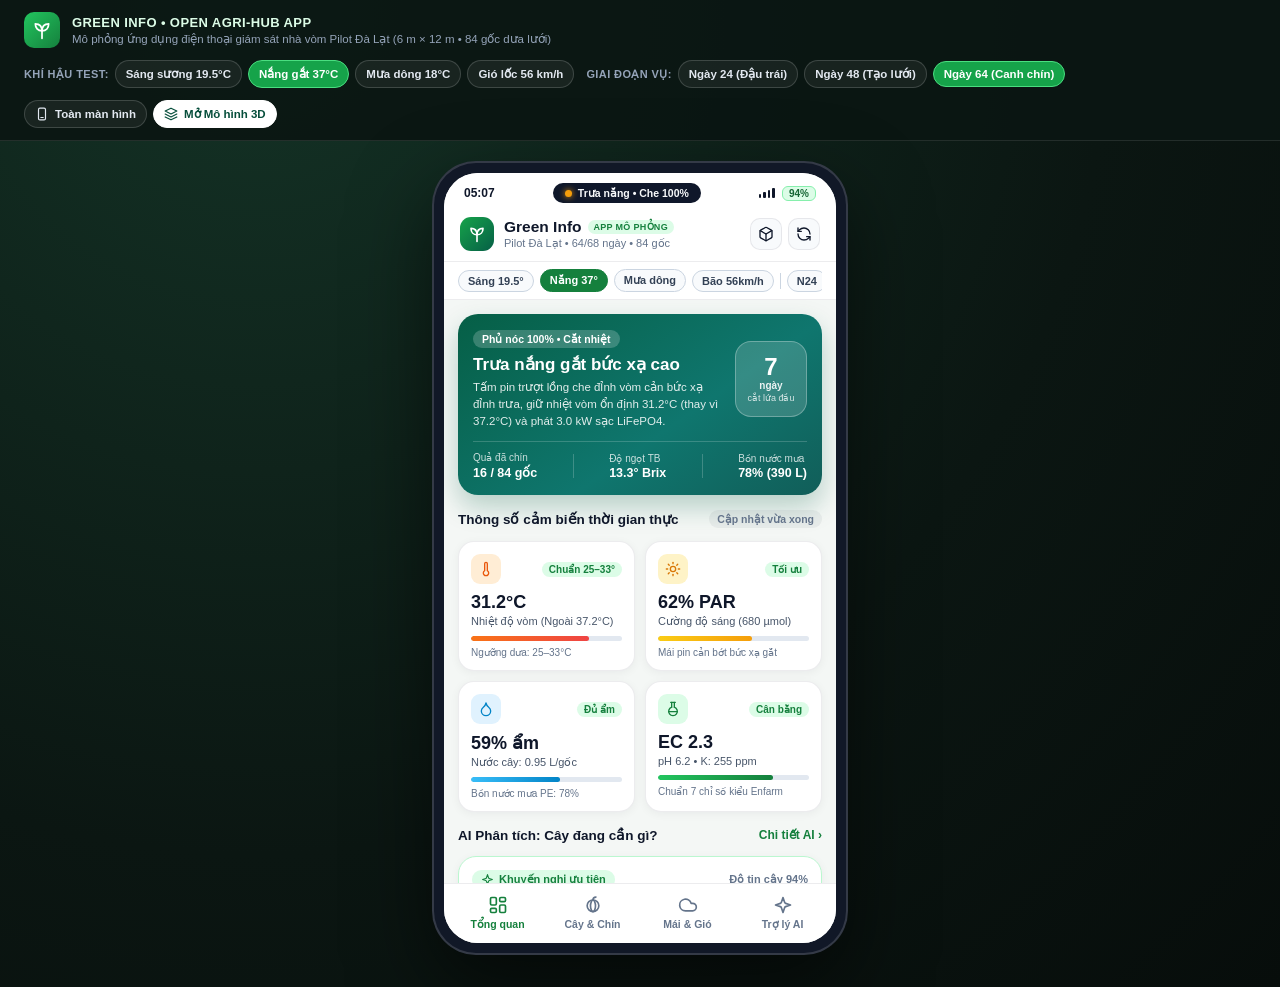
==== commit 71a8468d: "Polish mobile app rainwater label, PAR scale & green/turning/ripe staggered cohort counts" ====
--- a/app/index.html
+++ b/app/index.html
@@ -4,7 +4,7 @@
   <meta charset="UTF-8" />
   <meta name="viewport" content="width=device-width, initial-scale=1.0, maximum-scale=1.0, user-scalable=no, viewport-fit=cover" />
   <title>Green Info Mobile App – Giám sát Nông điện & AI Dưa lưới Đà Lạt</title>
-  <link rel="stylesheet" href="styles.css?v=20261121a" />
+  <link rel="stylesheet" href="styles.css?v=20261121r" />
 </head>
 <body>
   <!-- Desktop Showcase Control Strip (hidden automatically on mobile phones) -->
@@ -147,7 +147,7 @@
                 </div>
                 <div class="hcf-div"></div>
                 <div class="hcf-stat">
-                  <span class="hcf-lbl">Cửa hàng / Bồn</span>
+                  <span class="hcf-lbl">Bồn nước mưa</span>
                   <span class="hcf-val blue" id="ov-tank-pct">78% (390 L)</span>
                 </div>
               </div>
@@ -607,6 +607,6 @@
     </div>
   </main>
 
-  <script type="module" src="app.js?v=20261121a"></script>
+  <script type="module" src="app.js?v=20261121r"></script>
 </body>
 </html>
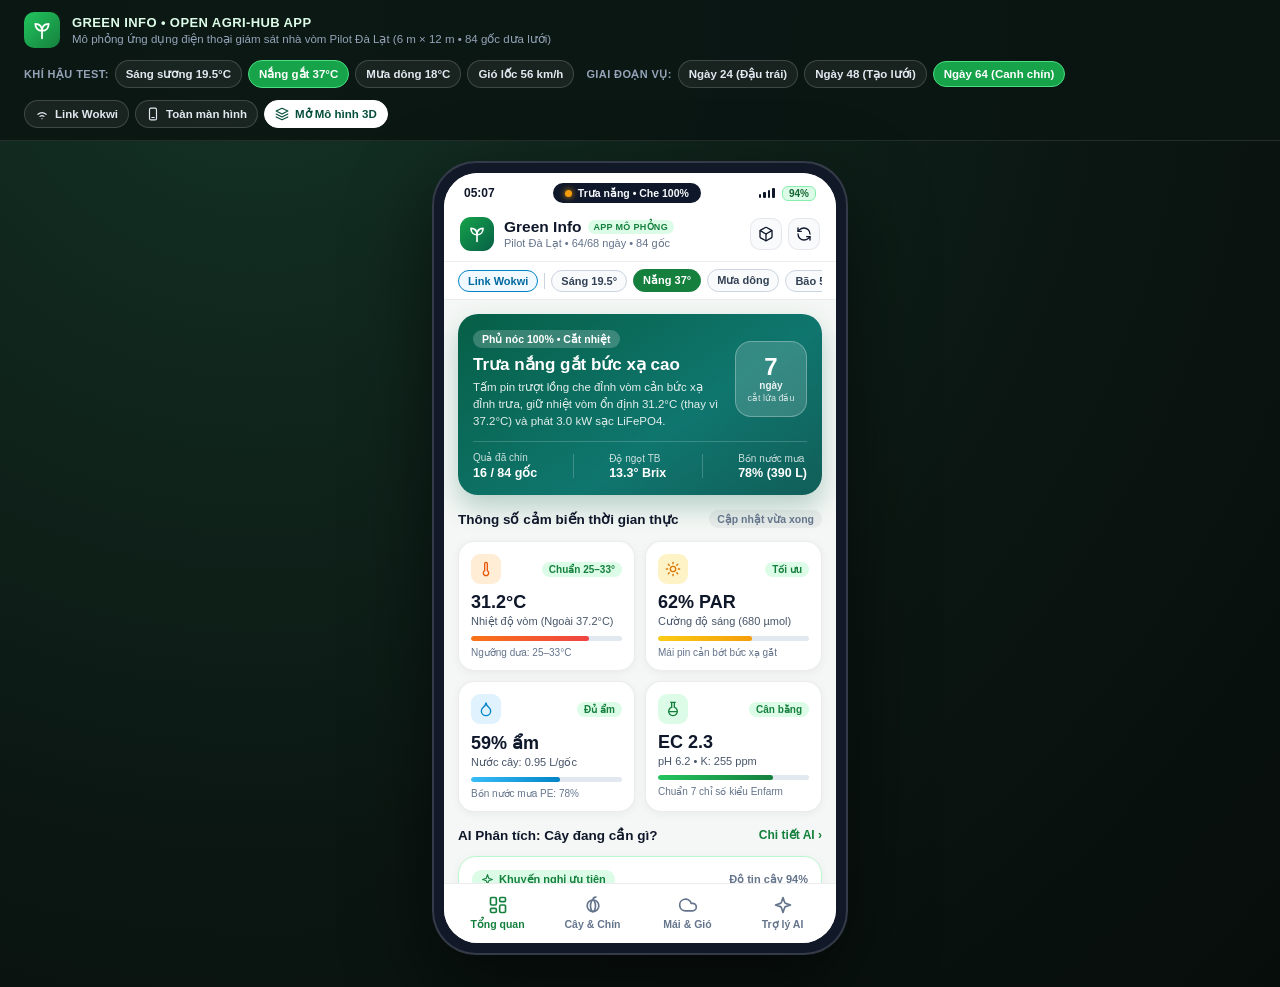
==== commit 49b0edfd: "Add bidirectional Wokwi ESP32 <-> Web 3D & Mobile App live MQTT Digital Twin bridge" ====
--- a/app/index.html
+++ b/app/index.html
@@ -4,7 +4,7 @@
   <meta charset="UTF-8" />
   <meta name="viewport" content="width=device-width, initial-scale=1.0, maximum-scale=1.0, user-scalable=no, viewport-fit=cover" />
   <title>Green Info Mobile App – Giám sát Nông điện & AI Dưa lưới Đà Lạt</title>
-  <link rel="stylesheet" href="styles.css?v=20261121r" />
+  <link rel="stylesheet" href="styles.css?v=20261122u" />
 </head>
 <body>
   <!-- Desktop Showcase Control Strip (hidden automatically on mobile phones) -->
@@ -38,6 +38,10 @@
         <button class="sb-pill active" data-sim-stage="harvest">Ngày 64 (Canh chín)</button>
       </div>
       <div class="sb-group">
+        <button class="sb-btn-ghost" id="btn-sb-wokwi" title="Kết nối trực tiếp mạch ESP32 trên Wokwi (greeninfo/v2/pilot01)">
+          <svg viewBox="0 0 24 24" fill="none" stroke="currentColor" stroke-width="2" stroke-linecap="round" stroke-linejoin="round"><path d="M5 12.55a11 11 0 0 1 14.08 0"/><path d="M8.53 16.11a6 6 0 0 1 6.95 0"/><circle cx="12" cy="20" r="1" fill="currentColor" stroke="none"/></svg>
+          <span>Link Wokwi</span>
+        </button>
         <button class="sb-btn-ghost" id="btn-toggle-frame" title="Chuyển giữa Khung điện thoại & Toàn màn hình">
           <svg viewBox="0 0 24 24" fill="none" stroke="currentColor" stroke-width="2" stroke-linecap="round" stroke-linejoin="round"><rect x="6" y="2" width="12" height="20" rx="2.5"/><path d="M10 18h4"/></svg>
           <span>Toàn màn hình</span>
@@ -102,6 +106,8 @@
         <!-- Inline Quick Sim Strip inside Mobile App (always reachable on mobile phones too) -->
         <div class="mobile-sim-strip">
           <div class="mss-scroll">
+            <button class="mss-chip hil" id="btn-app-wokwi">Link Wokwi</button>
+            <span class="mss-sep"></span>
             <button class="mss-chip" data-sim-weather="morning">Sáng 19.5°</button>
             <button class="mss-chip active" data-sim-weather="heatwave">Nắng 37°</button>
             <button class="mss-chip" data-sim-weather="rainstorm">Mưa dông</button>
@@ -607,6 +613,6 @@
     </div>
   </main>
 
-  <script type="module" src="app.js?v=20261121r"></script>
+  <script type="module" src="app.js?v=20261122u"></script>
 </body>
 </html>
--- a/app/styles.css
+++ b/app/styles.css
@@ -389,6 +389,16 @@
   border-color: #dc2626;
   color: #ffffff;
 }
+.mss-chip.hil {
+  border-color: #0284c7;
+  color: #0369a1;
+  background: #f0f9ff;
+}
+.mss-chip.hil.active, #btn-sb-wokwi.active {
+  background: #0284c7;
+  border-color: #38bdf8;
+  color: #ffffff;
+}
 .mss-sep {
   width: 1px;
   height: 16px;
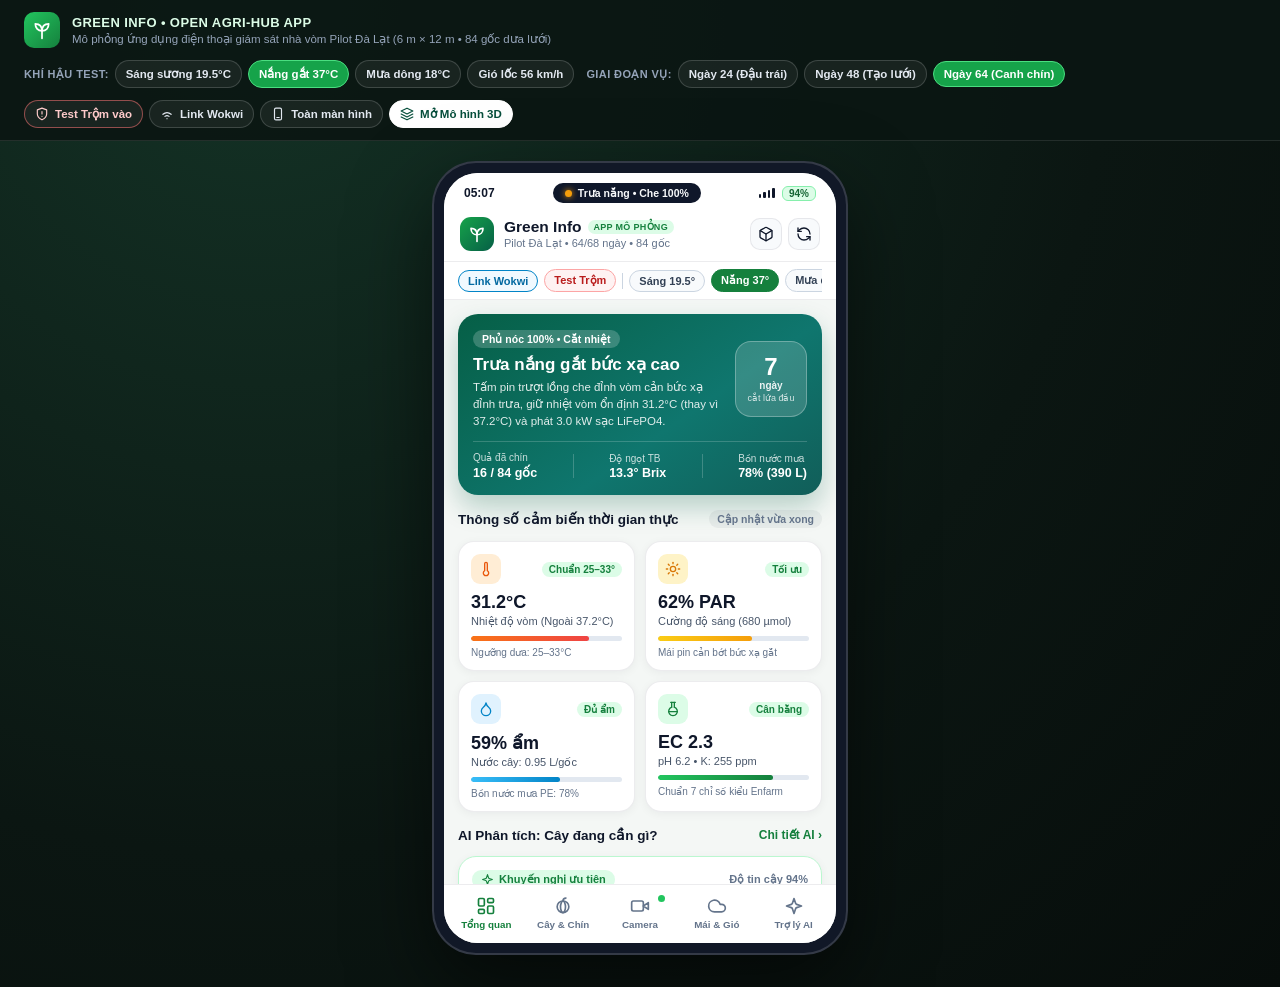
==== commit ef37ecf0: "Add Live Camera AI & Night Anti-Intrusion Security monitor to Mobile Web App" ====
--- a/app/index.html
+++ b/app/index.html
@@ -4,7 +4,7 @@
   <meta charset="UTF-8" />
   <meta name="viewport" content="width=device-width, initial-scale=1.0, maximum-scale=1.0, user-scalable=no, viewport-fit=cover" />
   <title>Green Info Mobile App – Giám sát Nông điện & AI Dưa lưới Đà Lạt</title>
-  <link rel="stylesheet" href="styles.css?v=20261122u" />
+  <link rel="stylesheet" href="styles.css?v=20261122x" />
 </head>
 <body>
   <!-- Desktop Showcase Control Strip (hidden automatically on mobile phones) -->
@@ -38,6 +38,10 @@
         <button class="sb-pill active" data-sim-stage="harvest">Ngày 64 (Canh chín)</button>
       </div>
       <div class="sb-group">
+        <button class="sb-btn-ghost danger-outline" id="btn-sb-intruder" title="Thử kịch bản Camera AI phát hiện trộm đột nhập ban đêm">
+          <svg viewBox="0 0 24 24" fill="none" stroke="currentColor" stroke-width="2" stroke-linecap="round" stroke-linejoin="round"><path d="M12 22s8-4 8-10V5l-8-3-8 3v7c0 6 8 10 8 10Z"/><path d="M12 8v4"/><path d="M12 16h.01"/></svg>
+          <span>Test Trộm vào</span>
+        </button>
         <button class="sb-btn-ghost" id="btn-sb-wokwi" title="Kết nối trực tiếp mạch ESP32 trên Wokwi (greeninfo/v2/pilot01)">
           <svg viewBox="0 0 24 24" fill="none" stroke="currentColor" stroke-width="2" stroke-linecap="round" stroke-linejoin="round"><path d="M5 12.55a11 11 0 0 1 14.08 0"/><path d="M8.53 16.11a6 6 0 0 1 6.95 0"/><circle cx="12" cy="20" r="1" fill="currentColor" stroke="none"/></svg>
           <span>Link Wokwi</span>
@@ -107,6 +111,7 @@
         <div class="mobile-sim-strip">
           <div class="mss-scroll">
             <button class="mss-chip hil" id="btn-app-wokwi">Link Wokwi</button>
+            <button class="mss-chip sec-test" id="btn-app-intruder">Test Trộm</button>
             <span class="mss-sep"></span>
             <button class="mss-chip" data-sim-weather="morning">Sáng 19.5°</button>
             <button class="mss-chip active" data-sim-weather="heatwave">Nắng 37°</button>
@@ -119,6 +124,21 @@
           </div>
         </div>
 
+        <!-- Global Intrusion Push Banner (visible immediately across all tabs when triggered) -->
+        <div class="intruder-global-banner hidden" id="intruder-global-banner" role="alert">
+          <div class="igb-left">
+            <span class="igb-pulse"></span>
+            <div>
+              <div class="igb-title" id="igb-title">CẢNH BÁO XÂM NHẬP! PHÁT HIỆN NGƯỜI LẠ</div>
+              <div class="igb-sub" id="igb-sub">Cam AI vừa chụp ảnh bằng chứng • Đã bật còi &amp; đèn pha</div>
+            </div>
+          </div>
+          <div class="igb-actions">
+            <button class="igb-btn-view" id="btn-igb-view">Xem Cam</button>
+            <button class="igb-btn-mute" id="btn-igb-clear">An toàn</button>
+          </div>
+        </div>
+
         <!-- Scrollable App Viewport -->
         <div class="app-scroll" id="app-scroll">
 
@@ -269,6 +289,18 @@
                 <div class="gc-forecast" id="ov-forecast-glance">Dự báo 3h tới: Giảm nắng dần</div>
               </button>
             </div>
+
+            <!-- Instant Live Camera & Anti-Theft Quick Card on Home Screen -->
+            <div class="cam-glance-card" id="ov-cam-glance">
+              <div class="cgc-left">
+                <span class="cgc-dot" id="ov-cam-dot"></span>
+                <div>
+                  <div class="cgc-title" id="ov-cam-title">Camera AI &amp; Chống trộm: Đang trực 24/7</div>
+                  <div class="cgc-sub" id="ov-cam-sub">2 Cam dùng chung (Hành lang 12 m + Cửa lùa) • Cửa đã khóa</div>
+                </div>
+              </div>
+              <button class="cgc-btn" data-go-tab="camera">Xem Cam ›</button>
+            </div>
           </section>
 
           <!-- ==================== TAB 2: VƯỜN & CANH CHÍN ==================== -->
@@ -312,7 +344,7 @@
               </div>
               <div class="orchard-grid" id="orchard-grid"></div>
               <div class="oc-sensors-note">
-                <span class="sensor-badge-enfarm">Z1 / Z2</span> Cảm biến 7 chỉ số kiểu Enfarm tại gốc <b>A4</b> &amp; <b>C14</b>
+                <span class="sensor-badge-enfarm">Z1 / Z2</span> 2 trạm đất <b>A4</b> &amp; <b>C14</b> + <b>1–2 Camera dùng chung (~0,5–1 tr)</b> quét lối đi • Chỉ ra vườn khi bón phân hoặc thu hoạch
               </div>
             </div>
 
@@ -518,6 +550,115 @@
             <div class="days-card" id="days-forecast"></div>
           </section>
 
+          <!-- ==================== TAB 5: CAMERA AI & CHỐNG TRỘM ==================== -->
+          <section class="tab-view" id="tab-camera" data-tab="camera">
+            <!-- Security Status Banner -->
+            <div class="cam-status-card" id="cam-status-card">
+              <div class="csc-left">
+                <span class="csc-pill" id="cam-guard-pill">AN NINH: ĐANG CANH GÁC</span>
+                <h3 id="cam-status-title">Camera AI Trực tiếp &amp; Chống trộm</h3>
+                <p id="cam-status-desc">Ban ngày quét 84 gốc dưa • Ban đêm chuyển AI nhận diện người lạ + còi hú 110dB + báo điện thoại &lt; 2s.</p>
+              </div>
+              <div class="csc-lock-tag" id="cam-lock-tag">CỬA KHÓA</div>
+            </div>
+
+            <!-- Dual Shared Camera Selector + Night IR / Guard Mode -->
+            <div class="cam-switch-row">
+              <button class="cam-src-btn active" data-cam-src="cam1">
+                <b>Cam 01 • Hành lang 12 m</b>
+                <span>Ray trượt soi 4 luống &amp; lối đi</span>
+              </button>
+              <button class="cam-src-btn" data-cam-src="cam2">
+                <b>Cam 02 • Cửa lùa &amp; Bồn</b>
+                <span>Bao quát cửa chính &amp; rào ngoài</span>
+              </button>
+            </div>
+
+            <!-- Live Procedural CCTV Viewport -->
+            <div class="cam-viewport" id="cam-viewport">
+              <canvas id="cam-canvas" width="480" height="270"></canvas>
+              <button class="cam-quick-snap" id="btn-cam-overlay-snap" title="Chụp ảnh màn hình Camera ngay">
+                <svg viewBox="0 0 24 24" fill="none" stroke="currentColor" stroke-width="2" stroke-linecap="round" stroke-linejoin="round"><path d="M14.5 4h-5L7 7H4a2 2 0 0 0-2 2v9a2 2 0 0 0 2 2h16a2 2 0 0 0 2-2V9a2 2 0 0 0-2-2h-3l-2.5-3z"/><circle cx="12" cy="13" r="3"/></svg>
+              </button>
+            </div>
+
+            <!-- Mode Toggles & Corridor Rail Slider -->
+            <div class="cam-controls-card">
+              <div class="ccc-modes">
+                <button class="ccc-toggle" id="btn-cam-ir">
+                  <svg viewBox="0 0 24 24" fill="none" stroke="currentColor" stroke-width="2" stroke-linecap="round" stroke-linejoin="round"><path d="M12 3a6 6 0 0 0 9 9 9 9 0 1 1-9-9Z"/></svg>
+                  <span>Hồng ngoại Đêm (IR)</span>
+                </button>
+                <button class="ccc-toggle active" id="btn-cam-guard">
+                  <svg viewBox="0 0 24 24" fill="none" stroke="currentColor" stroke-width="2" stroke-linecap="round" stroke-linejoin="round"><path d="M12 22s8-4 8-10V5l-8-3-8 3v7c0 6 8 10 8 10Z"/></svg>
+                  <span>AI Canh trộm: BẬT</span>
+                </button>
+                <button class="ccc-toggle active" id="btn-cam-patrol">
+                  <svg viewBox="0 0 24 24" fill="none" stroke="currentColor" stroke-width="2" stroke-linecap="round" stroke-linejoin="round"><path d="M5 12h14"/><path d="m12 5 7 7-7 7"/></svg>
+                  <span>Tự trượt ray</span>
+                </button>
+              </div>
+
+              <div class="ccc-rail-wrap" id="cam-rail-control-wrap">
+                <div class="ccc-rail-head">
+                  <span>Vị trí Camera trượt trên ray hành lang (Cam 01):</span>
+                  <b id="cam-rail-readout">y = 4.2 m • Cặp A07 / C07</b>
+                </div>
+                <input type="range" id="cam-rail-slider" min="0.5" max="11.5" step="0.1" value="4.2" />
+              </div>
+            </div>
+
+            <!-- 4 Emergency & Evidence Actions -->
+            <div class="cam-defense-grid">
+              <button class="cd-btn alarm" id="btn-cam-test-intruder">
+                <span class="cd-ico">
+                  <svg viewBox="0 0 24 24" fill="none" stroke="currentColor" stroke-width="2" stroke-linecap="round" stroke-linejoin="round"><path d="M10.29 3.86 1.82 18a2 2 0 0 0 1.71 3h16.94a2 2 0 0 0 1.71-3L13.71 3.86a2 2 0 0 0-3.42 0Z"/><line x1="12" y1="9" x2="12" y2="13"/><line x1="12" y1="17" x2="12.01" y2="17"/></svg>
+                </span>
+                <b id="lbl-btn-intruder">Giả lập Trộm vào</b>
+                <small id="sub-btn-intruder">Test phát hiện người lạ</small>
+              </button>
+
+              <button class="cd-btn siren" id="btn-cam-siren">
+                <span class="cd-ico">
+                  <svg viewBox="0 0 24 24" fill="none" stroke="currentColor" stroke-width="2" stroke-linecap="round" stroke-linejoin="round"><polygon points="11 5 6 9 2 9 2 15 6 15 11 19 11 5"/><path d="M15.54 8.46a5 5 0 0 1 0 7.07"/><path d="M19.07 4.93a10 10 0 0 1 0 14.14"/></svg>
+                </span>
+                <b id="lbl-btn-siren">Bật Còi 110dB + Đèn</b>
+                <small id="sub-btn-siren">Đuổi trộm tại chỗ</small>
+              </button>
+
+              <button class="cd-btn snap" id="btn-cam-snapshot">
+                <span class="cd-ico">
+                  <svg viewBox="0 0 24 24" fill="none" stroke="currentColor" stroke-width="2" stroke-linecap="round" stroke-linejoin="round"><path d="M14.5 4h-5L7 7H4a2 2 0 0 0-2 2v9a2 2 0 0 0 2 2h16a2 2 0 0 0 2-2V9a2 2 0 0 0-2-2h-3l-2.5-3z"/><circle cx="12" cy="13" r="3"/></svg>
+                </span>
+                <b>Chụp ảnh Bằng chứng</b>
+                <small>Lưu nhật ký + Tải PNG</small>
+              </button>
+
+              <button class="cd-btn lock" id="btn-cam-lock">
+                <span class="cd-ico">
+                  <svg viewBox="0 0 24 24" fill="none" stroke="currentColor" stroke-width="2" stroke-linecap="round" stroke-linejoin="round"><rect width="18" height="11" x="3" y="11" rx="2" ry="2"/><path d="M7 11V7a5 5 0 0 1 10 0v4"/></svg>
+                </span>
+                <b id="lbl-btn-lock">Chốt cửa: ĐANG KHÓA</b>
+                <small>Khóa từ xa qua Relay 12V</small>
+              </button>
+            </div>
+
+            <!-- Event History & Evidence Snapshots -->
+            <div class="cam-log-card">
+              <div class="clc-head">
+                <h4>Nhật ký Camera AI &amp; Ảnh Bằng chứng</h4>
+                <span class="sh-tag" id="cam-log-count">3 sự kiện</span>
+              </div>
+              <div class="cam-event-list" id="cam-event-list"></div>
+            </div>
+
+            <!-- Dual-Use Cost Justification Card -->
+            <div class="cam-dual-note">
+              <b>Tại sao không tốn thêm tiền lắp cam chống trộm riêng?</b>
+              <p>Chính cụm <b>1–2 Camera AI (~500k–1tr/nhà vòm)</b> dùng chung cho nông nghiệp ban ngày sẽ tự động chuyển chế độ <b>Hồng ngoại AI Human Detection</b> ban đêm (hoặc khi bật "Vắng chủ"): phát hiện dáng người lạ mở cửa/rạch lưới 32 Mesh, tự bật rơ-le đèn pha + còi hú 110dB từ nguồn ắc quy LiFePO4 24V và gửi ảnh chụp về web điện thoại dưới 2 giây (bỏ qua gió rung lá hay chim nhỏ).</p>
+            </div>
+          </section>
+
           <!-- ==================== TAB 4: TRỢ LÝ AI ==================== -->
           <section class="tab-view" id="tab-ai" data-tab="ai">
             <div class="ai-hero-banner">
@@ -597,6 +738,11 @@
             <svg viewBox="0 0 24 24" fill="none" stroke="currentColor" stroke-width="2" stroke-linecap="round" stroke-linejoin="round"><circle cx="12" cy="13" r="7"/><path d="M12 6c0-2 1.5-3.5 3.5-3.5"/><path d="M9 13c0-3.5 1.5-7 3-7s3 3.5 3 7-1.5 7-3 7-3-3.5-3-7Z"/></svg>
             <span>Cây &amp; Chín</span>
           </button>
+          <button class="tab-btn tab-cam-btn" data-tab-target="camera">
+            <span class="tab-cam-dot" id="tab-cam-dot"></span>
+            <svg viewBox="0 0 24 24" fill="none" stroke="currentColor" stroke-width="2" stroke-linecap="round" stroke-linejoin="round"><path d="m22 8-6 4 6 4V8Z"/><rect width="14" height="12" x="2" y="6" rx="2" ry="2"/></svg>
+            <span>Camera</span>
+          </button>
           <button class="tab-btn" data-tab-target="dome">
             <svg viewBox="0 0 24 24" fill="none" stroke="currentColor" stroke-width="2" stroke-linecap="round" stroke-linejoin="round"><path d="M17.5 19H9a7 7 0 1 1 6.71-9h1.79a4.5 4.5 0 1 1 0 9Z"/></svg>
             <span>Mái &amp; Gió</span>
@@ -613,6 +759,6 @@
     </div>
   </main>
 
-  <script type="module" src="app.js?v=20261122u"></script>
+  <script type="module" src="app.js?v=20261122x"></script>
 </body>
 </html>
--- a/app/styles.css
+++ b/app/styles.css
@@ -1325,10 +1325,10 @@
 /* ==================== BOTTOM TABBAR ==================== */
 .app-tabbar {
   display: grid;
-  grid-template-columns: repeat(4, 1fr);
+  grid-template-columns: repeat(5, 1fr);
   background: #ffffff;
   border-top: 1px solid var(--line);
-  padding: 6px 6px calc(8px + env(safe-area-inset-bottom));
+  padding: 6px 4px calc(8px + env(safe-area-inset-bottom));
   flex-shrink: 0;
 }
 .tab-btn {
@@ -1340,10 +1340,11 @@
   flex-direction: column;
   align-items: center;
   gap: 3px;
-  padding: 5px 2px;
-  font-size: 10.5px;
+  padding: 5px 1px;
+  font-size: 9.8px;
   font-weight: 700;
   cursor: pointer;
+  position: relative;
   transition: color 0.15s ease;
 }
 .tab-btn svg { width: 20px; height: 20px; }
@@ -1371,6 +1372,386 @@
   opacity: 1;
   transform: translateX(-50%) translateY(0);
 }
+
+/* ==================== CAMERA AI & ANTI-INTRUSION SECURITY ==================== */
+.sb-btn-ghost.danger-outline {
+  border-color: rgba(248, 113, 113, 0.55);
+  color: #fecaca;
+}
+.sb-btn-ghost.danger-outline.active {
+  background: #dc2626;
+  border-color: #ef4444;
+  color: #ffffff;
+}
+.mss-chip.sec-test {
+  border-color: #fca5a5;
+  background: #fef2f2;
+  color: #b91c1c;
+}
+.mss-chip.sec-test.active {
+  background: #dc2626;
+  border-color: #dc2626;
+  color: #ffffff;
+}
+
+.tab-cam-dot {
+  position: absolute;
+  top: 4px;
+  right: 18%;
+  width: 7px;
+  height: 7px;
+  border-radius: 50%;
+  background: #22c55e;
+  box-shadow: 0 0 0 2px #ffffff;
+}
+.tab-cam-dot.alarm {
+  background: #ef4444;
+  animation: camPulse 0.9s infinite;
+}
+@keyframes camPulse {
+  0%, 100% { transform: scale(1); box-shadow: 0 0 0 0 rgba(239, 68, 68, 0.7); }
+  50% { transform: scale(1.25); box-shadow: 0 0 0 6px rgba(239, 68, 68, 0); }
+}
+
+.intruder-global-banner {
+  background: linear-gradient(135deg, #991b1b, #dc2626);
+  color: #ffffff;
+  padding: 8px 12px;
+  display: flex;
+  align-items: center;
+  justify-content: space-between;
+  gap: 8px;
+  flex-shrink: 0;
+  border-bottom: 1px solid rgba(255, 255, 255, 0.2);
+}
+.intruder-global-banner.hidden { display: none; }
+.igb-left { display: flex; align-items: center; gap: 8px; min-width: 0; }
+.igb-pulse {
+  width: 10px;
+  height: 10px;
+  border-radius: 50%;
+  background: #fef08a;
+  flex-shrink: 0;
+  animation: camPulse 0.8s infinite;
+}
+.igb-title { font-size: 10.5px; font-weight: 800; letter-spacing: 0.2px; }
+.igb-sub { font-size: 9.5px; color: #fee2e2; white-space: nowrap; overflow: hidden; text-overflow: ellipsis; }
+.igb-actions { display: flex; gap: 5px; flex-shrink: 0; }
+.igb-btn-view, .igb-btn-mute {
+  appearance: none;
+  border: none;
+  border-radius: 8px;
+  padding: 5px 8px;
+  font-size: 10px;
+  font-weight: 800;
+  cursor: pointer;
+}
+.igb-btn-view { background: #ffffff; color: #991b1b; }
+.igb-btn-mute { background: rgba(0, 0, 0, 0.28); color: #ffffff; border: 1px solid rgba(255, 255, 255, 0.35); }
+
+.cam-glance-card {
+  background: #ffffff;
+  border: 1px solid var(--line);
+  border-radius: 16px;
+  padding: 11px 12px;
+  display: flex;
+  align-items: center;
+  justify-content: space-between;
+  gap: 10px;
+  box-shadow: var(--shadow-sm);
+}
+.cam-glance-card.alarm {
+  background: #fef2f2;
+  border-color: #fca5a5;
+}
+.cgc-left { display: flex; align-items: center; gap: 9px; min-width: 0; }
+.cgc-dot {
+  width: 10px;
+  height: 10px;
+  border-radius: 50%;
+  background: #16a34a;
+  box-shadow: 0 0 8px rgba(22, 163, 74, 0.45);
+  flex-shrink: 0;
+}
+.cam-glance-card.alarm .cgc-dot {
+  background: #dc2626;
+  animation: camPulse 0.85s infinite;
+}
+.cgc-title { font-size: 11.5px; font-weight: 800; color: var(--ink); }
+.cam-glance-card.alarm .cgc-title { color: #b91c1c; }
+.cgc-sub { font-size: 10px; color: var(--ink-soft); margin-top: 2px; }
+.cgc-btn {
+  appearance: none;
+  border: none;
+  background: #0f172a;
+  color: #ffffff;
+  font-size: 11px;
+  font-weight: 800;
+  padding: 6px 11px;
+  border-radius: 999px;
+  cursor: pointer;
+  flex-shrink: 0;
+}
+.cam-glance-card.alarm .cgc-btn { background: #dc2626; }
+
+/* Tab 5 Camera View */
+.cam-status-card {
+  background: linear-gradient(135deg, #064e3b, #0f172a);
+  color: #ffffff;
+  border-radius: 18px;
+  padding: 13px;
+  display: flex;
+  align-items: flex-start;
+  justify-content: space-between;
+  gap: 10px;
+}
+.cam-status-card.alarm {
+  background: linear-gradient(135deg, #991b1b, #450a0a);
+}
+.csc-pill {
+  display: inline-block;
+  font-size: 9.5px;
+  font-weight: 800;
+  padding: 2px 8px;
+  border-radius: 999px;
+  background: rgba(34, 197, 94, 0.25);
+  color: #86efac;
+  margin-bottom: 4px;
+}
+.cam-status-card.alarm .csc-pill {
+  background: rgba(254, 240, 138, 0.22);
+  color: #fef08a;
+}
+.cam-status-card h3 { font-size: 14.5px; font-weight: 800; }
+.cam-status-card p { font-size: 10.8px; color: #cbd5e1; line-height: 1.4; margin-top: 3px; }
+.csc-lock-tag {
+  font-size: 9.5px;
+  font-weight: 800;
+  padding: 5px 8px;
+  border-radius: 9px;
+  background: rgba(255, 255, 255, 0.14);
+  color: #e2e8f0;
+  flex-shrink: 0;
+  border: 1px solid rgba(255, 255, 255, 0.2);
+}
+
+.cam-switch-row {
+  display: grid;
+  grid-template-columns: 1fr 1fr;
+  gap: 8px;
+}
+.cam-src-btn {
+  appearance: none;
+  text-align: left;
+  background: #ffffff;
+  border: 1.5px solid var(--line);
+  border-radius: 14px;
+  padding: 9px 10px;
+  cursor: pointer;
+  transition: 0.15s ease;
+}
+.cam-src-btn b { display: block; font-size: 11px; color: var(--ink); }
+.cam-src-btn span { display: block; font-size: 9.8px; color: var(--ink-soft); margin-top: 2px; }
+.cam-src-btn.active {
+  background: #ecfdf5;
+  border-color: #15803d;
+}
+.cam-src-btn.active b { color: #064e3b; }
+
+.cam-viewport {
+  position: relative;
+  border-radius: 16px;
+  overflow: hidden;
+  background: #020617;
+  border: 2px solid #1e293b;
+  box-shadow: var(--shadow-md);
+}
+.cam-viewport.alarm {
+  border-color: #ef4444;
+  box-shadow: 0 0 0 3px rgba(239, 68, 68, 0.25);
+}
+#cam-canvas {
+  width: 100%;
+  height: auto;
+  display: block;
+  aspect-ratio: 16 / 9;
+}
+.cam-quick-snap {
+  position: absolute;
+  bottom: 9px;
+  right: 9px;
+  width: 34px;
+  height: 34px;
+  border-radius: 10px;
+  border: 1px solid rgba(255, 255, 255, 0.28);
+  background: rgba(15, 23, 42, 0.72);
+  color: #ffffff;
+  display: flex;
+  align-items: center;
+  justify-content: center;
+  cursor: pointer;
+}
+.cam-quick-snap svg { width: 16px; height: 16px; }
+
+.cam-controls-card {
+  background: #ffffff;
+  border: 1px solid var(--line);
+  border-radius: 16px;
+  padding: 11px;
+  display: flex;
+  flex-direction: column;
+  gap: 10px;
+}
+.ccc-modes {
+  display: grid;
+  grid-template-columns: repeat(3, 1fr);
+  gap: 6px;
+}
+.ccc-toggle {
+  appearance: none;
+  border: 1px solid #cbd5e1;
+  background: #f8fafc;
+  color: var(--ink-muted);
+  border-radius: 11px;
+  padding: 7px 5px;
+  font-size: 9.8px;
+  font-weight: 800;
+  display: flex;
+  flex-direction: column;
+  align-items: center;
+  gap: 4px;
+  cursor: pointer;
+}
+.ccc-toggle svg { width: 15px; height: 15px; }
+.ccc-toggle.active {
+  background: #0f172a;
+  border-color: #0f172a;
+  color: #ffffff;
+}
+.ccc-rail-wrap.disabled {
+  opacity: 0.48;
+  pointer-events: none;
+}
+.ccc-rail-head {
+  display: flex;
+  justify-content: space-between;
+  align-items: center;
+  gap: 6px;
+  font-size: 10.5px;
+  color: var(--ink-muted);
+  margin-bottom: 4px;
+}
+.ccc-rail-head b { color: #0f766e; font-size: 10.8px; }
+#cam-rail-slider { width: 100%; accent-color: #0f766e; cursor: pointer; }
+
+.cam-defense-grid {
+  display: grid;
+  grid-template-columns: 1fr 1fr;
+  gap: 8px;
+}
+.cd-btn {
+  appearance: none;
+  text-align: left;
+  background: #ffffff;
+  border: 1px solid var(--line);
+  border-radius: 14px;
+  padding: 10px;
+  display: flex;
+  flex-direction: column;
+  gap: 2px;
+  cursor: pointer;
+  box-shadow: var(--shadow-sm);
+  transition: 0.15s ease;
+}
+.cd-ico {
+  width: 26px;
+  height: 26px;
+  border-radius: 8px;
+  background: #f1f5f9;
+  color: var(--ink);
+  display: inline-flex;
+  align-items: center;
+  justify-content: center;
+  margin-bottom: 3px;
+}
+.cd-ico svg { width: 14px; height: 14px; }
+.cd-btn b { font-size: 11px; color: var(--ink); }
+.cd-btn small { font-size: 9.5px; color: var(--ink-soft); }
+
+.cd-btn.alarm .cd-ico { background: #fee2e2; color: #b91c1c; }
+.cd-btn.alarm.active { background: #dc2626; border-color: #b91c1c; }
+.cd-btn.alarm.active b, .cd-btn.alarm.active small { color: #ffffff; }
+.cd-btn.alarm.active .cd-ico { background: rgba(255, 255, 255, 0.2); color: #ffffff; }
+
+.cd-btn.siren .cd-ico { background: #fef3c7; color: #b45309; }
+.cd-btn.siren.active { background: #ea580c; border-color: #c2410c; }
+.cd-btn.siren.active b, .cd-btn.siren.active small { color: #ffffff; }
+
+.cd-btn.snap .cd-ico { background: #e0f2fe; color: #0369a1; }
+.cd-btn.lock .cd-ico { background: #dcfce7; color: #15803d; }
+.cd-btn.lock.unlocked { border-color: #f59e0b; background: #fffbeb; }
+.cd-btn.lock.unlocked .cd-ico { background: #fef3c7; color: #b45309; }
+
+.cam-log-card {
+  background: #ffffff;
+  border: 1px solid var(--line);
+  border-radius: 16px;
+  padding: 12px;
+}
+.clc-head { display: flex; justify-content: space-between; align-items: center; margin-bottom: 8px; }
+.clc-head h4 { font-size: 12px; font-weight: 800; }
+.cam-event-list {
+  display: flex;
+  flex-direction: column;
+  gap: 7px;
+  max-height: 240px;
+  overflow-y: auto;
+}
+.cel-item {
+  background: #f8fafc;
+  border: 1px solid var(--line);
+  border-radius: 11px;
+  padding: 8px 9px;
+  display: flex;
+  justify-content: space-between;
+  align-items: center;
+  gap: 8px;
+}
+.cel-item.danger {
+  background: #fef2f2;
+  border-color: #fecaca;
+}
+.cel-txt { min-width: 0; flex: 1; }
+.cel-top { display: flex; align-items: center; gap: 6px; font-size: 10px; color: var(--ink-soft); }
+.cel-tag {
+  font-size: 8.8px;
+  font-weight: 800;
+  padding: 1px 6px;
+  border-radius: 999px;
+  background: #dcfce7;
+  color: #166534;
+}
+.cel-item.danger .cel-tag { background: #dc2626; color: #ffffff; }
+.cel-msg { font-size: 11px; font-weight: 700; color: var(--ink); margin-top: 2px; line-height: 1.35; }
+.cel-thumb {
+  width: 64px;
+  height: 36px;
+  border-radius: 6px;
+  object-fit: cover;
+  border: 1px solid #cbd5e1;
+  flex-shrink: 0;
+}
+
+.cam-dual-note {
+  background: #f0fdf4;
+  border: 1px solid #bbf7d0;
+  border-radius: 14px;
+  padding: 11px 12px;
+  font-size: 10.8px;
+  line-height: 1.45;
+  color: #14532d;
+}
+.cam-dual-note b { display: block; margin-bottom: 3px; font-size: 11.5px; }
 
 /* ==================== TRUE MOBILE RESPONSIVE (Native App View) ==================== */
 @media (max-width: 600px) {
